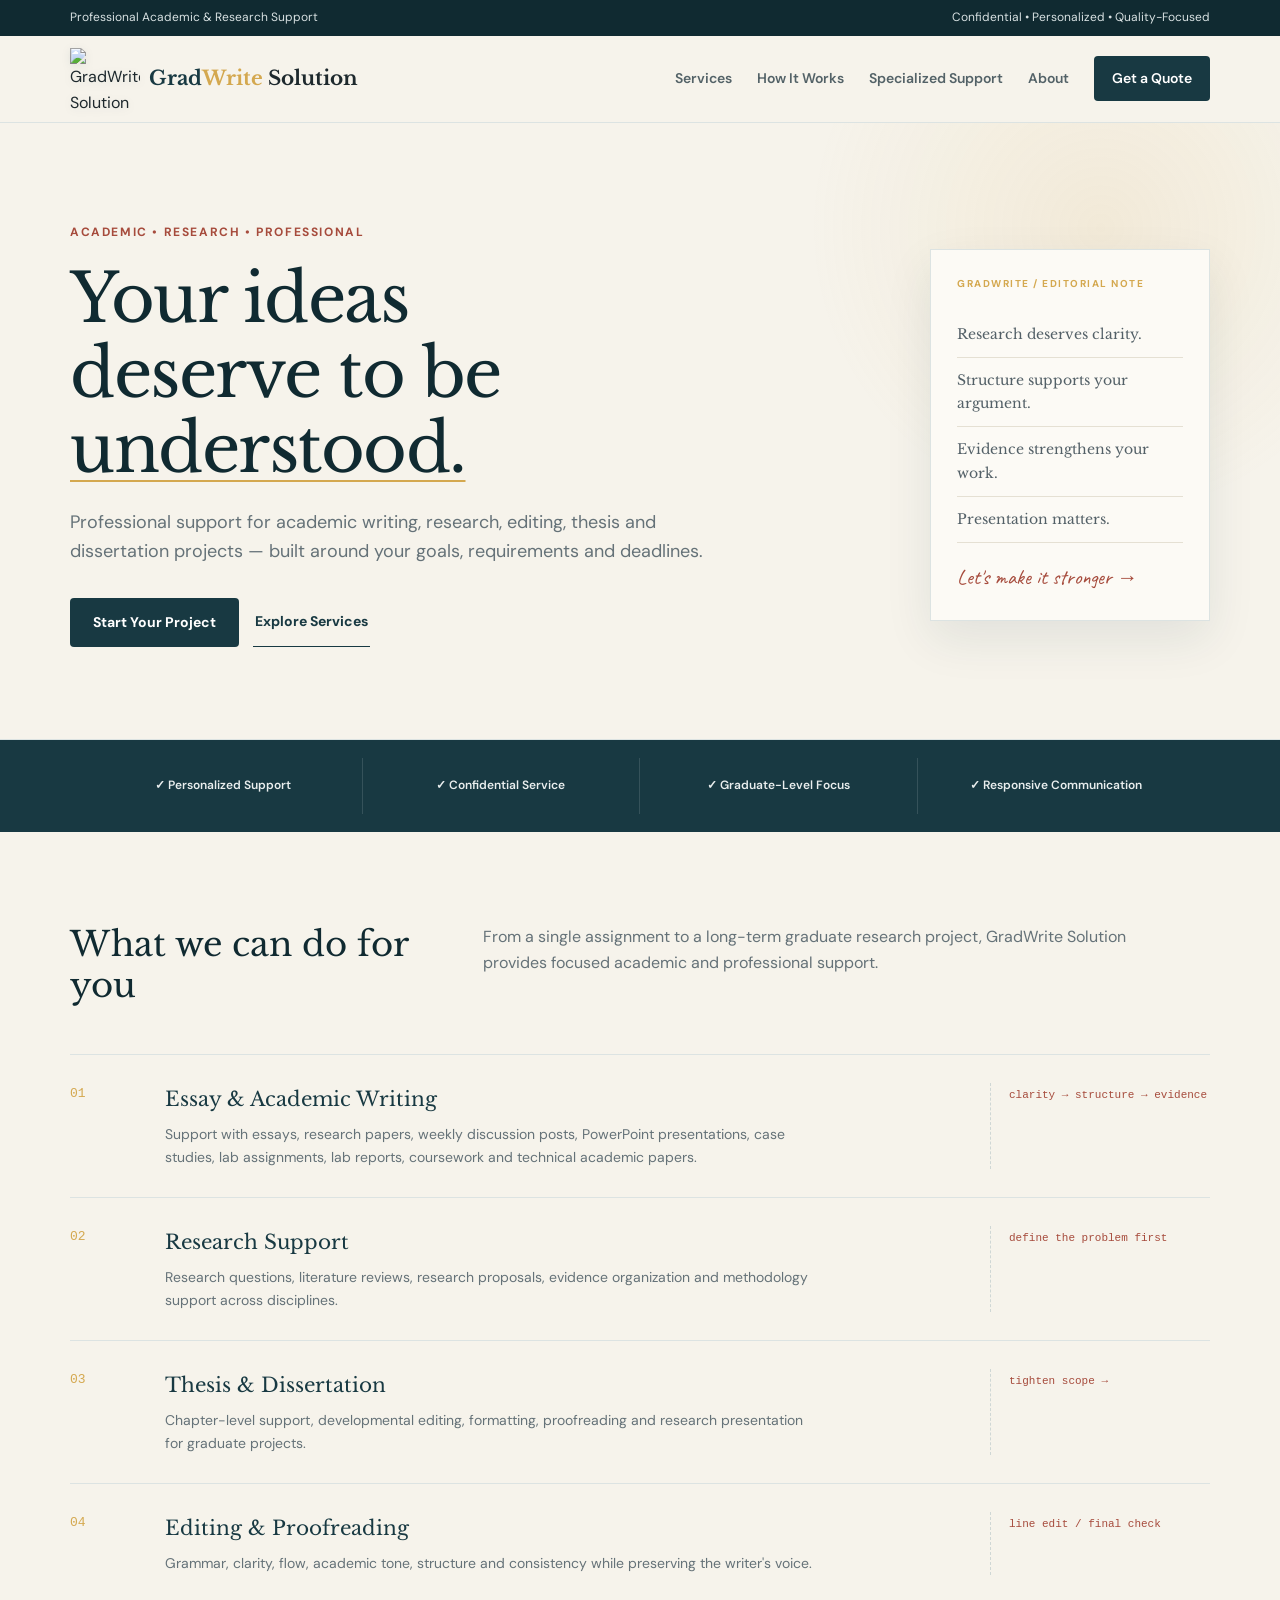
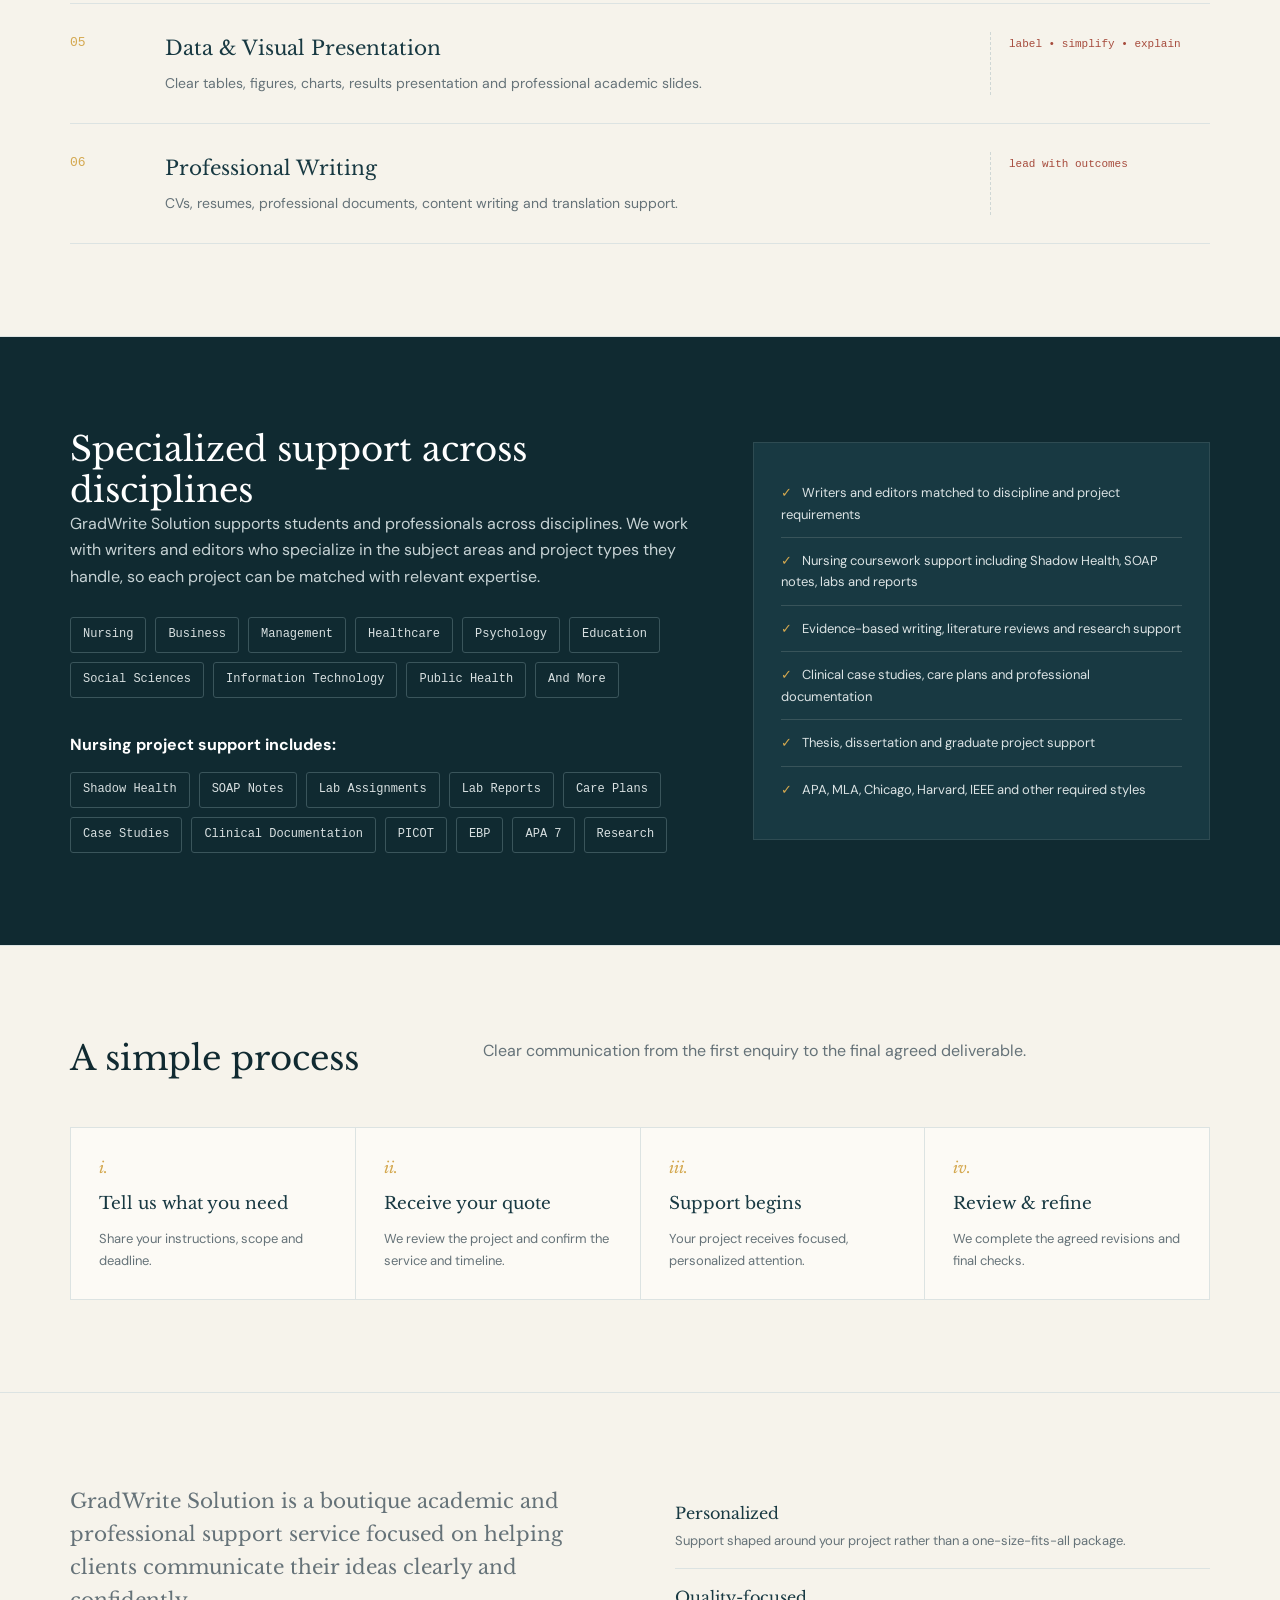
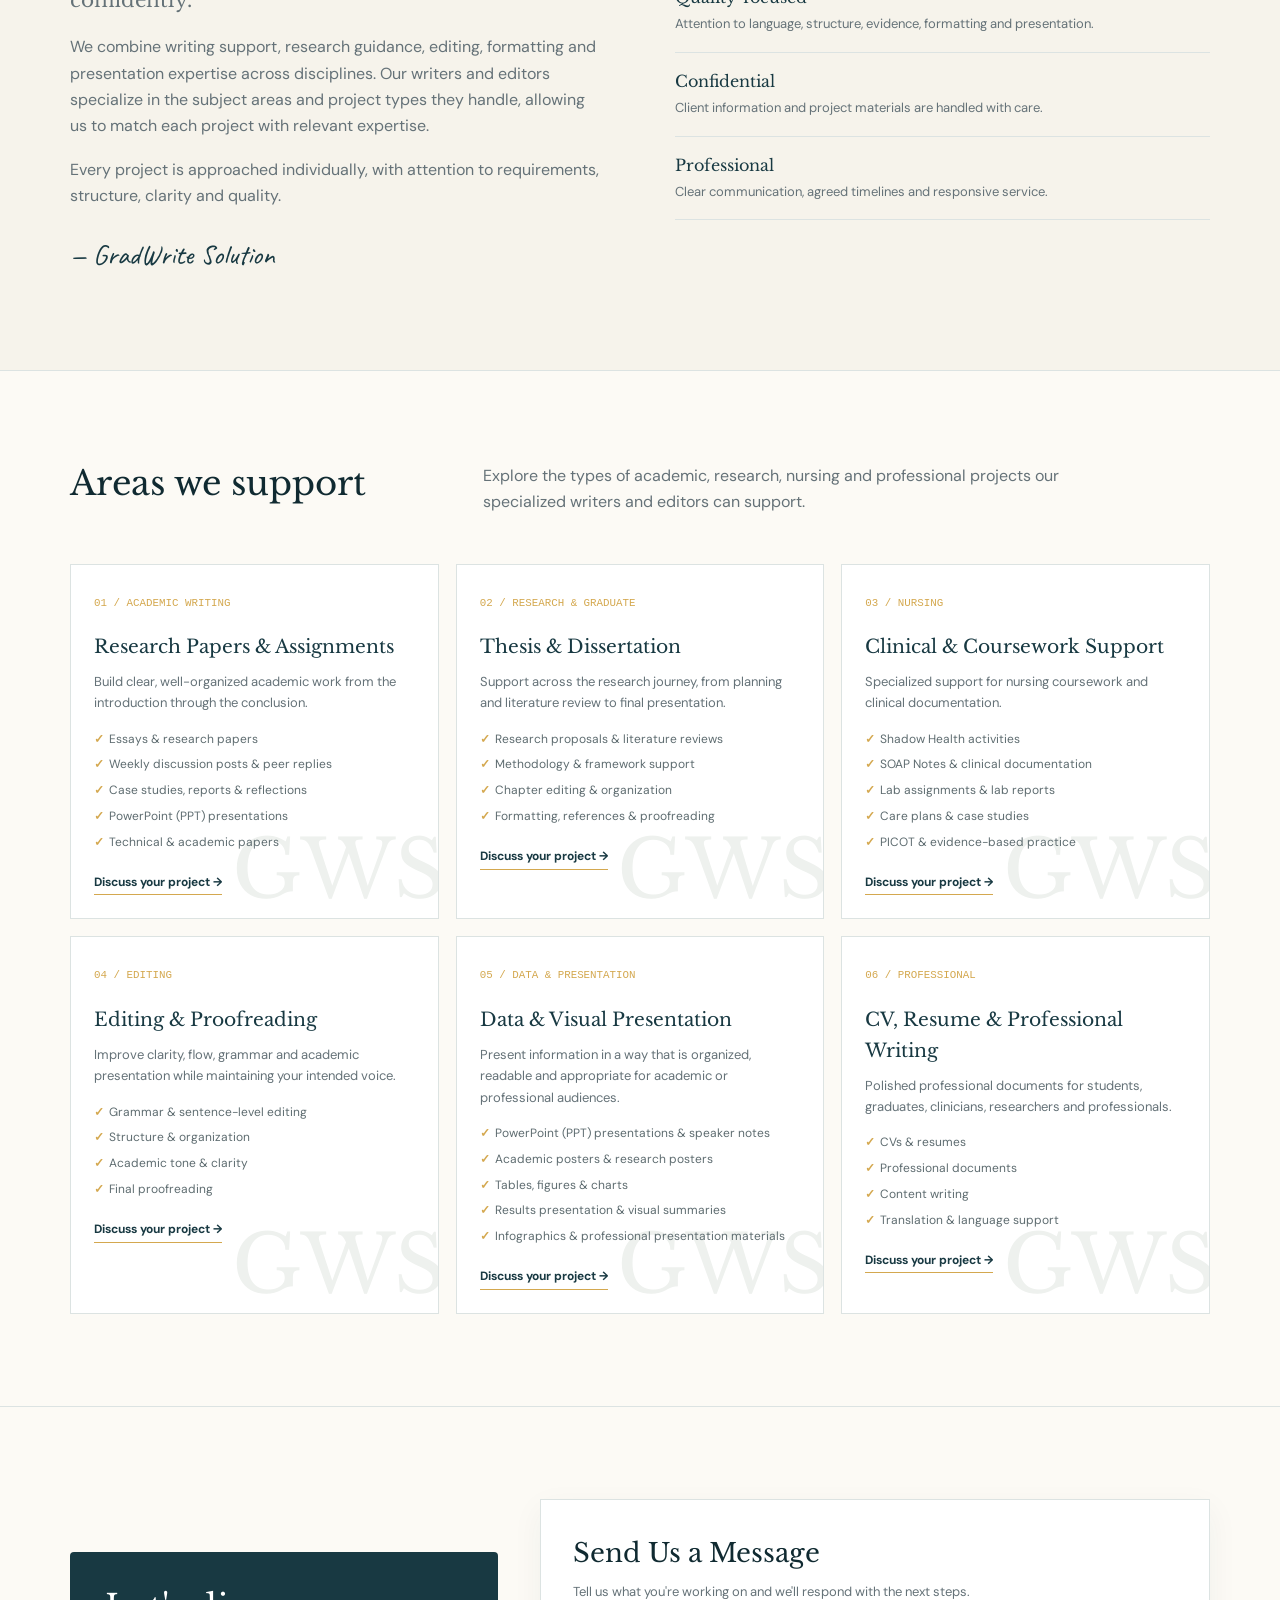
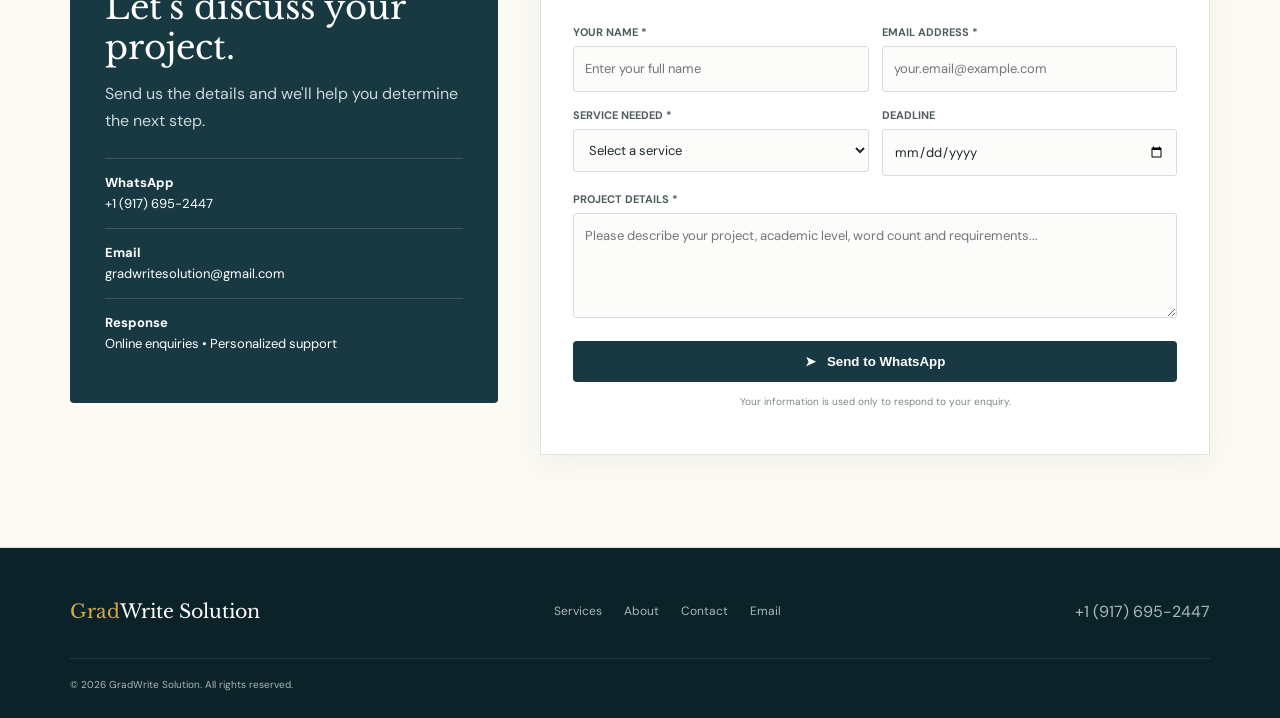
==== index.html @ 567fbc96 "Add files via upload" ====
<!doctype html>
<html lang="en">
<head>
<meta charset="utf-8">
<meta name="viewport" content="width=device-width,initial-scale=1">
<meta name="description" content="GradWrite Solution — professional academic, research, editing, thesis, dissertation and professional writing support.">
<title>GradWrite Solution | Academic & Research Support</title>
<style>
@import url('https://fonts.googleapis.com/css2?family=Caveat:wght@500;600&family=DM+Sans:wght@400;500;600;700&family=Libre+Baskerville:wght@400;700&display=swap');
:root{
 --teal:#183942;--teal2:#102a31;--gold:#d4a84f;--cream:#f6f3eb;--paper:#fcfaf5;
 --ink:#1e292d;--muted:#657278;--line:#dce3e2;--red:#a64b3c;
 --serif:'Libre Baskerville',Georgia,serif;--sans:'DM Sans',Arial,sans-serif;--hand:'Caveat',cursive;
}
*{box-sizing:border-box;margin:0;padding:0}html{scroll-behavior:smooth}
body{font-family:var(--sans);color:var(--ink);background:var(--cream);line-height:1.65}
a{text-decoration:none;color:inherit}.wrap{width:min(1140px,92%);margin:auto}
.top{background:var(--teal2);color:#d8e1e2;font-size:12px;padding:8px 0}.top .wrap{display:flex;justify-content:space-between}
header{position:sticky;top:0;z-index:50;background:rgba(246,243,235,.94);backdrop-filter:blur(12px);border-bottom:1px solid var(--line)}
nav{height:86px;display:flex;align-items:center;justify-content:space-between}
.logo{display:flex;align-items:center;gap:9px;min-width:0}
.logo img{display:block;width:70px;height:62px;object-fit:contain;object-position:center;filter:drop-shadow(0 2px 4px rgba(16,42,49,.08))}
.logo-text{font-family:var(--serif);font-size:20px;font-weight:700;white-space:nowrap}
.logo-text .g{color:var(--teal)}.logo-text .w{color:var(--gold)}
.navlinks{display:flex;align-items:center;gap:25px;font-size:14px;font-weight:600;color:#536267}.navlinks a:hover{color:var(--teal)}
.cta{background:var(--teal);color:#fff;padding:11px 18px;border-radius:4px}.cta:hover{background:var(--teal2)}
.menu{display:none;border:0;background:none;font-size:26px;color:var(--teal)}
.hero{padding:100px 0 92px;background:radial-gradient(circle at 86% 17%,rgba(212,168,79,.12),transparent 24%),var(--cream);border-bottom:1px solid var(--line)}
.hero-grid{display:grid;grid-template-columns:1fr 280px;gap:65px;align-items:center}
.kicker{font-size:12px;letter-spacing:1.6px;text-transform:uppercase;color:var(--red);font-weight:700;margin-bottom:18px}
h1{font-family:var(--serif);font-weight:400;font-size:clamp(42px,6vw,67px);line-height:1.12;letter-spacing:-1.5px;color:var(--teal2);max-width:12ch}
h1 em{font-style:normal;text-decoration:underline;text-decoration-color:var(--gold);text-decoration-thickness:2px;text-underline-offset:8px}
.lede{font-size:18px;color:var(--muted);max-width:650px;margin:22px 0 30px}
.buttons{display:flex;gap:14px;align-items:center;flex-wrap:wrap}.btn{display:inline-flex;padding:13px 23px;border-radius:4px;font-size:14px;font-weight:700}.primary{background:var(--teal);color:#fff}.secondary{border-bottom:1px solid var(--teal);color:var(--teal);border-radius:0;padding-left:2px;padding-right:2px}
.note{font-family:var(--hand);font-size:24px;color:var(--red);transform:rotate(-4deg);padding-top:28px}.note:before{content:"↙";font-family:var(--sans);font-size:16px;margin-right:7px}
.paper-card{background:var(--paper);border:1px solid var(--line);padding:26px;box-shadow:0 18px 45px rgba(24,57,66,.09);transform:rotate(1.3deg)}
.paper-card .stamp{font-size:10px;letter-spacing:1.5px;color:var(--gold);font-weight:700;margin-bottom:20px}.paper-line{border-bottom:1px solid #e5e0d3;padding:11px 0;font-family:var(--serif);font-size:14px;color:#536067}.paper-line:first-of-type{border-top:1px solid #e5e0d3}.scribble{font-family:var(--hand);color:var(--red);font-size:21px;margin-top:17px}
.trust{background:var(--teal);color:#e9eeee}.trust .wrap{display:grid;grid-template-columns:repeat(4,1fr)}.trust div{padding:18px 15px;text-align:center;border-right:1px solid rgba(255,255,255,.13);font-size:12px;font-weight:600}.trust div:last-child{border:0}
section{padding:92px 0;border-bottom:1px solid var(--line)}.section-head{display:grid;grid-template-columns:1fr 2fr;gap:50px;margin-bottom:48px}.section-head h2{font-family:var(--serif);font-weight:400;font-size:34px;color:var(--teal2);line-height:1.2}.section-head p{max-width:650px;color:var(--muted)}
.entries{border-top:1px solid var(--line)}.entry{display:grid;grid-template-columns:70px 1fr 220px;gap:25px;padding:28px 0;border-bottom:1px solid var(--line)}.mark{font-family:monospace;color:var(--gold);font-size:13px}.entry h3{font-family:var(--serif);font-weight:400;font-size:20px;color:var(--teal);margin-bottom:7px}.entry p{font-size:14px;color:var(--muted);max-width:650px}.annotation{border-left:1px dashed #cfd7d5;padding-left:18px;color:var(--red);font-family:monospace;font-size:11px;padding-top:3px}
.special{background:var(--teal2);color:#fff}.special .section-head h2{color:#fff}.special .section-head p{color:#c7d3d5}.specgrid{display:grid;grid-template-columns:1.15fr .85fr;gap:65px;align-items:center}.taglist{display:flex;flex-wrap:wrap;gap:9px;margin-top:27px}.tag{border:1px solid #3a555b;padding:7px 12px;border-radius:3px;color:#d8e0e1;font-family:monospace;font-size:12px}.specbox{background:var(--teal);border:1px solid #2e4b52;padding:27px}.specbox li{list-style:none;padding:12px 0;border-top:1px solid #38545a;color:#dbe3e4;font-size:13px}.specbox li:first-child{border:0}.specbox li:before{content:"✓";color:var(--gold);margin-right:10px}
.process{display:grid;grid-template-columns:repeat(4,1fr);gap:1px;background:var(--line);border:1px solid var(--line)}.step{background:var(--paper);padding:28px}.step .n{font-family:var(--serif);font-style:italic;color:var(--gold);font-size:15px}.step h3{font-family:var(--serif);font-size:17px;font-weight:400;color:var(--teal);margin:10px 0}.step p{font-size:13px;color:var(--muted)}
.aboutgrid{display:grid;grid-template-columns:1fr 1fr;gap:70px}.aboutlead{font-family:var(--serif);font-size:20px}.about p{color:var(--muted);margin-bottom:17px}.signature{font-family:var(--hand);font-size:28px;color:var(--teal);margin-top:22px}.quality{list-style:none}.quality li{border-bottom:1px solid var(--line);padding:15px 0}.quality b{display:block;font-family:var(--serif);font-weight:400;color:var(--teal)}.quality span{font-size:13px;color:var(--muted)}
.portfolio{background:var(--paper)}.portfolio-grid{display:grid;grid-template-columns:repeat(3,1fr);gap:17px}.sample{border:1px solid var(--line);background:#fff;padding:23px;min-height:190px;position:relative;overflow:hidden}.sample:after{content:"GWS";position:absolute;right:-8px;bottom:-18px;font-family:var(--serif);font-size:80px;color:#eef1ee}.sample small{color:var(--gold);font-family:monospace}.sample h3{font-family:var(--serif);font-weight:400;color:var(--teal);margin:18px 0 8px}.sample p{font-size:13px;color:var(--muted);max-width:42ch}
.sample ul{list-style:none;margin:16px 0 15px;position:relative;z-index:1}
.sample li{font-size:12px;color:#5e6c70;margin:6px 0;padding-left:15px;position:relative}
.sample li:before{content:"✓";position:absolute;left:0;color:var(--gold);font-weight:700}
.sample a{position:relative;z-index:1;display:inline-block;color:var(--teal);font-size:12px;font-weight:700;border-bottom:1px solid var(--gold);padding-bottom:2px}
.sample h3,.sample p,.sample ul,.sample a{position:relative;z-index:1}
.contact{background:var(--paper)}.contactgrid{display:grid;grid-template-columns:.78fr 1.22fr;gap:42px;align-items:center}.contactbox{background:var(--teal);color:#fff;padding:35px;border-radius:4px}.contactbox h2{font-family:var(--serif);font-size:34px;font-weight:400;line-height:1.2}.contactbox p{color:#cbd7d9;margin:13px 0 24px}.contactline{border-top:1px solid rgba(255,255,255,.15);padding:13px 0;font-size:13px}.contactline b{display:block;color:#fff}.form{background:#fff;border:1px solid var(--line);padding:32px;box-shadow:0 10px 30px rgba(24,57,66,.05)}.form h2{font-family:var(--serif);font-weight:400;color:var(--teal2);font-size:26px}.formintro{font-size:13px;color:var(--muted);margin:6px 0 21px}.row{display:grid;grid-template-columns:1fr 1fr;gap:13px}.field{margin-bottom:14px}.field label{display:block;font-size:11px;font-weight:700;color:#4f5d61;margin-bottom:5px}.field input,.field select,.field textarea{width:100%;border:1px solid #d4dedd;background:#fcfcfa;padding:11px;border-radius:3px;font:inherit;font-size:13px;color:var(--ink)}.field textarea{min-height:105px;resize:vertical}.send{width:100%;border:0;background:var(--teal);color:#fff;padding:13px;border-radius:4px;font-weight:700;cursor:pointer}.formnote{text-align:center;color:#7b878a;font-size:10px;margin-top:12px}
footer{background:#0b2229;color:#aab8bb;padding:48px 0 25px}.footergrid{display:flex;justify-content:space-between;gap:25px;flex-wrap:wrap;align-items:center}.flogo{font-family:var(--serif);font-size:19px;color:#fff}.flogo span{color:var(--gold)}.flinks{display:flex;gap:22px;font-size:12px}.flinks a:hover{color:#fff}.copy{border-top:1px solid rgba(255,255,255,.1);margin-top:30px;padding-top:18px;font-size:10px}
.reveal{opacity:0;transform:translateY(12px);animation:up .7s ease forwards}.d2{animation-delay:.12s}.d3{animation-delay:.24s}@keyframes up{to{opacity:1;transform:none}}
@media(max-width:850px){.navlinks{display:none}.menu{display:block}.hero-grid,.specgrid,.aboutgrid,.contactgrid{grid-template-columns:1fr}.note{display:none}.trust .wrap{grid-template-columns:1fr 1fr}.trust div:nth-child(2){border-right:0}.entry{grid-template-columns:45px 1fr}.annotation{display:none}.process{grid-template-columns:1fr 1fr}.portfolio-grid{grid-template-columns:1fr 1fr}}
@media(max-width:560px){.top{display:none}nav{height:72px}.logo img{width:56px;height:54px}.logo-text{font-size:17px}.hero{padding:70px 0}.section-head{grid-template-columns:1fr;gap:12px}.section-head h2{font-size:29px}.process,.portfolio-grid,.row{grid-template-columns:1fr}.trust div{border-right:0;border-bottom:1px solid rgba(255,255,255,.13)}.form{padding:23px}.contactbox{padding:28px}}
</style>
</head>
<body>
<div class="top"><div class="wrap"><span>Professional Academic & Research Support</span><span>Confidential • Personalized • Quality-Focused</span></div></div>
<header><nav class="wrap">
<a class="logo" href="#home" aria-label="GradWrite Solution home">
  <img src="assets/gradwrite-solution-logo.jpeg" alt="GradWrite Solution">
  <span class="logo-text"><span class="g">Grad</span><span class="w">Write</span> Solution</span>
</a>
<div class="navlinks"><a href="#services">Services</a><a href="#process">How It Works</a><a href="#specialized">Specialized Support</a><a href="#about">About</a><a href="#contact" class="cta">Get a Quote</a></div>
<button class="menu" onclick="toggleNav()" aria-label="Open menu">☰</button>
</nav></header>

<main id="home">
<section class="hero"><div class="wrap hero-grid">
<div>
<div class="kicker reveal">Academic • Research • Professional</div>
<h1 class="reveal d2">Your ideas deserve to be <em>understood.</em></h1>
<p class="lede reveal d3">Professional support for academic writing, research, editing, thesis and dissertation projects — built around your goals, requirements and deadlines.</p>
<div class="buttons reveal d3"><a class="btn primary" href="#contact">Start Your Project</a><a class="btn secondary" href="#services">Explore Services</a></div>
</div>
<div class="paper-card reveal d3"><div class="stamp">GRADWRITE / EDITORIAL NOTE</div><div class="paper-line">Research deserves clarity.</div><div class="paper-line">Structure supports your argument.</div><div class="paper-line">Evidence strengthens your work.</div><div class="paper-line">Presentation matters.</div><div class="scribble">Let's make it stronger →</div></div>
</div></section>

<div class="trust"><div class="wrap"><div>✓ Personalized Support</div><div>✓ Confidential Service</div><div>✓ Graduate-Level Focus</div><div>✓ Responsive Communication</div></div></div>

<section id="services"><div class="wrap">
<div class="section-head"><h2>What we can do for you</h2><p>From a single assignment to a long-term graduate research project, GradWrite Solution provides focused academic and professional support.</p></div>
<div class="entries">
<div class="entry"><div class="mark">01</div><div><h3>Essay & Academic Writing</h3><p>Support with essays, research papers, weekly discussion posts, PowerPoint presentations, case studies, lab assignments, lab reports, coursework and technical academic papers.</p></div><div class="annotation">clarity → structure → evidence</div></div>
<div class="entry"><div class="mark">02</div><div><h3>Research Support</h3><p>Research questions, literature reviews, research proposals, evidence organization and methodology support across disciplines.</p></div><div class="annotation">define the problem first</div></div>
<div class="entry"><div class="mark">03</div><div><h3>Thesis & Dissertation</h3><p>Chapter-level support, developmental editing, formatting, proofreading and research presentation for graduate projects.</p></div><div class="annotation">tighten scope →</div></div>
<div class="entry"><div class="mark">04</div><div><h3>Editing & Proofreading</h3><p>Grammar, clarity, flow, academic tone, structure and consistency while preserving the writer's voice.</p></div><div class="annotation">line edit / final check</div></div>
<div class="entry"><div class="mark">05</div><div><h3>Data & Visual Presentation</h3><p>Clear tables, figures, charts, results presentation and professional academic slides.</p></div><div class="annotation">label • simplify • explain</div></div>
<div class="entry"><div class="mark">06</div><div><h3>Professional Writing</h3><p>CVs, resumes, professional documents, content writing and translation support.</p></div><div class="annotation">lead with outcomes</div></div>
</div></div></section>

<section id="specialized" class="special"><div class="wrap specgrid">
<div><div class="section-head" style="display:block;margin-bottom:0"><h2>Specialized support across disciplines</h2><p>GradWrite Solution supports students and professionals across disciplines. We work with writers and editors who specialize in the subject areas and project types they handle, so each project can be matched with relevant expertise.</p></div>
<div class="taglist"><span class="tag">Nursing</span><span class="tag">Business</span><span class="tag">Management</span><span class="tag">Healthcare</span><span class="tag">Psychology</span><span class="tag">Education</span><span class="tag">Social Sciences</span><span class="tag">Information Technology</span><span class="tag">Public Health</span><span class="tag">And More</span></div>
<div class="section-head" style="display:block;margin:34px 0 0"><p style="color:#d8e0e1"><strong style="color:#fff">Nursing project support includes:</strong></p></div>
<div class="taglist" style="margin-top:14px"><span class="tag">Shadow Health</span><span class="tag">SOAP Notes</span><span class="tag">Lab Assignments</span><span class="tag">Lab Reports</span><span class="tag">Care Plans</span><span class="tag">Case Studies</span><span class="tag">Clinical Documentation</span><span class="tag">PICOT</span><span class="tag">EBP</span><span class="tag">APA 7</span><span class="tag">Research</span></div></div>
<div class="specbox"><ul><li>Writers and editors matched to discipline and project requirements</li><li>Nursing coursework support including Shadow Health, SOAP notes, labs and reports</li><li>Evidence-based writing, literature reviews and research support</li><li>Clinical case studies, care plans and professional documentation</li><li>Thesis, dissertation and graduate project support</li><li>APA, MLA, Chicago, Harvard, IEEE and other required styles</li></ul></div>
</div></section>

<section id="process"><div class="wrap"><div class="section-head"><h2>A simple process</h2><p>Clear communication from the first enquiry to the final agreed deliverable.</p></div>
<div class="process"><div class="step"><div class="n">i.</div><h3>Tell us what you need</h3><p>Share your instructions, scope and deadline.</p></div><div class="step"><div class="n">ii.</div><h3>Receive your quote</h3><p>We review the project and confirm the service and timeline.</p></div><div class="step"><div class="n">iii.</div><h3>Support begins</h3><p>Your project receives focused, personalized attention.</p></div><div class="step"><div class="n">iv.</div><h3>Review & refine</h3><p>We complete the agreed revisions and final checks.</p></div></div></div></section>

<section id="about"><div class="wrap aboutgrid"><div class="about"><p class="aboutlead">GradWrite Solution is a boutique academic and professional support service focused on helping clients communicate their ideas clearly and confidently.</p><p>We combine writing support, research guidance, editing, formatting and presentation expertise across disciplines. Our writers and editors specialize in the subject areas and project types they handle, allowing us to match each project with relevant expertise.</p><p>Every project is approached individually, with attention to requirements, structure, clarity and quality.</p><div class="signature">— GradWrite Solution</div></div><ul class="quality"><li><b>Personalized</b><span>Support shaped around your project rather than a one-size-fits-all package.</span></li><li><b>Quality-focused</b><span>Attention to language, structure, evidence, formatting and presentation.</span></li><li><b>Confidential</b><span>Client information and project materials are handled with care.</span></li><li><b>Professional</b><span>Clear communication, agreed timelines and responsive service.</span></li></ul></div></section>

<section class="portfolio"><div class="wrap">
<div class="section-head"><h2>Areas we support</h2><p>Explore the types of academic, research, nursing and professional projects our specialized writers and editors can support.</p></div>
<div class="portfolio-grid">
<div class="sample">
<small>01 / ACADEMIC WRITING</small>
<h3>Research Papers & Assignments</h3>
<p>Build clear, well-organized academic work from the introduction through the conclusion.</p>
<ul><li>Essays & research papers</li><li>Weekly discussion posts & peer replies</li><li>Case studies, reports & reflections</li><li>PowerPoint (PPT) presentations</li><li>Technical & academic papers</li></ul>
<a href="#contact">Discuss your project →</a>
</div>
<div class="sample">
<small>02 / RESEARCH & GRADUATE</small>
<h3>Thesis & Dissertation</h3>
<p>Support across the research journey, from planning and literature review to final presentation.</p>
<ul><li>Research proposals & literature reviews</li><li>Methodology & framework support</li><li>Chapter editing & organization</li><li>Formatting, references & proofreading</li></ul>
<a href="#contact">Discuss your project →</a>
</div>
<div class="sample">
<small>03 / NURSING</small>
<h3>Clinical & Coursework Support</h3>
<p>Specialized support for nursing coursework and clinical documentation.</p>
<ul><li>Shadow Health activities</li><li>SOAP Notes & clinical documentation</li><li>Lab assignments & lab reports</li><li>Care plans & case studies</li><li>PICOT & evidence-based practice</li></ul>
<a href="#contact">Discuss your project →</a>
</div>
<div class="sample">
<small>04 / EDITING</small>
<h3>Editing & Proofreading</h3>
<p>Improve clarity, flow, grammar and academic presentation while maintaining your intended voice.</p>
<ul><li>Grammar & sentence-level editing</li><li>Structure & organization</li><li>Academic tone & clarity</li><li>Final proofreading</li></ul>
<a href="#contact">Discuss your project →</a>
</div>
<div class="sample">
<small>05 / DATA & PRESENTATION</small>
<h3>Data & Visual Presentation</h3>
<p>Present information in a way that is organized, readable and appropriate for academic or professional audiences.</p>
<ul><li>PowerPoint (PPT) presentations & speaker notes</li><li>Academic posters & research posters</li><li>Tables, figures & charts</li><li>Results presentation & visual summaries</li><li>Infographics & professional presentation materials</li></ul>
<a href="#contact">Discuss your project →</a>
</div>
<div class="sample">
<small>06 / PROFESSIONAL</small>
<h3>CV, Resume & Professional Writing</h3>
<p>Polished professional documents for students, graduates, clinicians, researchers and professionals.</p>
<ul><li>CVs & resumes</li><li>Professional documents</li><li>Content writing</li><li>Translation & language support</li></ul>
<a href="#contact">Discuss your project →</a>
</div>
</div></div></section>

<section id="contact" class="contact"><div class="wrap contactgrid">
<div class="contactbox"><h2>Let's discuss your project.</h2><p>Send us the details and we'll help you determine the next step.</p><div class="contactline"><b>WhatsApp</b>+1 (917) 695-2447</div><div class="contactline"><b>Email</b>gradwritesolution@gmail.com</div><div class="contactline"><b>Response</b>Online enquiries • Personalized support</div></div>
<form class="form" onsubmit="sendWhatsApp(event)"><h2>Send Us a Message</h2><p class="formintro">Tell us what you're working on and we'll respond with the next steps.</p>
<div class="row"><div class="field"><label for="name">YOUR NAME *</label><input id="name" required placeholder="Enter your full name"></div><div class="field"><label for="email">EMAIL ADDRESS *</label><input id="email" type="email" required placeholder="your.email@example.com"></div></div>
<div class="row"><div class="field"><label for="service">SERVICE NEEDED *</label><select id="service" required><option value="">Select a service</option><option>Essay & Academic Writing</option><option>Research Paper Writing</option><option>Online Course Support</option><option>Exams & Assessments</option><option>Thesis Support</option><option>Dissertation Support</option><option>Technical Papers</option><option>Editing & Proofreading</option><option>Formatting & Referencing</option><option>Data & Visual Presentation</option><option>CV / Resume Writing</option><option>Translation</option><option>Other</option></select></div><div class="field"><label for="deadline">DEADLINE</label><input id="deadline" type="date"></div></div>
<div class="field"><label for="details">PROJECT DETAILS *</label><textarea id="details" required placeholder="Please describe your project, academic level, word count and requirements..."></textarea></div>
<button class="send" type="submit">➤ &nbsp; Send to WhatsApp</button><div class="formnote">Your information is used only to respond to your enquiry.</div><div id="formmsg" class="formnote"></div></form>
</div></section>
</main>

<footer><div class="wrap"><div class="footergrid"><div class="flogo"><span>Grad</span>Write Solution</div><div class="flinks"><a href="#services">Services</a><a href="#about">About</a><a href="#contact">Contact</a><a href="mailto:gradwritesolution@gmail.com">Email</a></div><div>+1 (917) 695-2447</div></div><div class="copy">© 2026 GradWrite Solution. All rights reserved.</div></div></footer>
<script>
function toggleNav(){const n=document.querySelector('.navlinks');n.style.display=n.style.display==='flex'?'none':'flex';n.style.position='absolute';n.style.top='68px';n.style.left='0';n.style.right='0';n.style.background='var(--cream)';n.style.padding='20px';n.style.flexDirection='column';n.style.alignItems='flex-start';n.style.borderBottom='1px solid var(--line)'}
function sendWhatsApp(e){
 e.preventDefault();
 const num='19176952447';
 const msg=`Hello GradWrite Solution,%0A%0AName: ${encodeURIComponent(document.getElementById('name').value)}%0AEmail: ${encodeURIComponent(document.getElementById('email').value)}%0AService: ${encodeURIComponent(document.getElementById('service').value)}%0ADeadline: ${encodeURIComponent(document.getElementById('deadline').value||'Not specified')}%0AProject Details: ${encodeURIComponent(document.getElementById('details').value)}`;
 window.open(`https://wa.me/${num}?text=${msg}`,'_blank');
 document.getElementById('formmsg').textContent='Opening WhatsApp…';
}
</script>
</body></html>
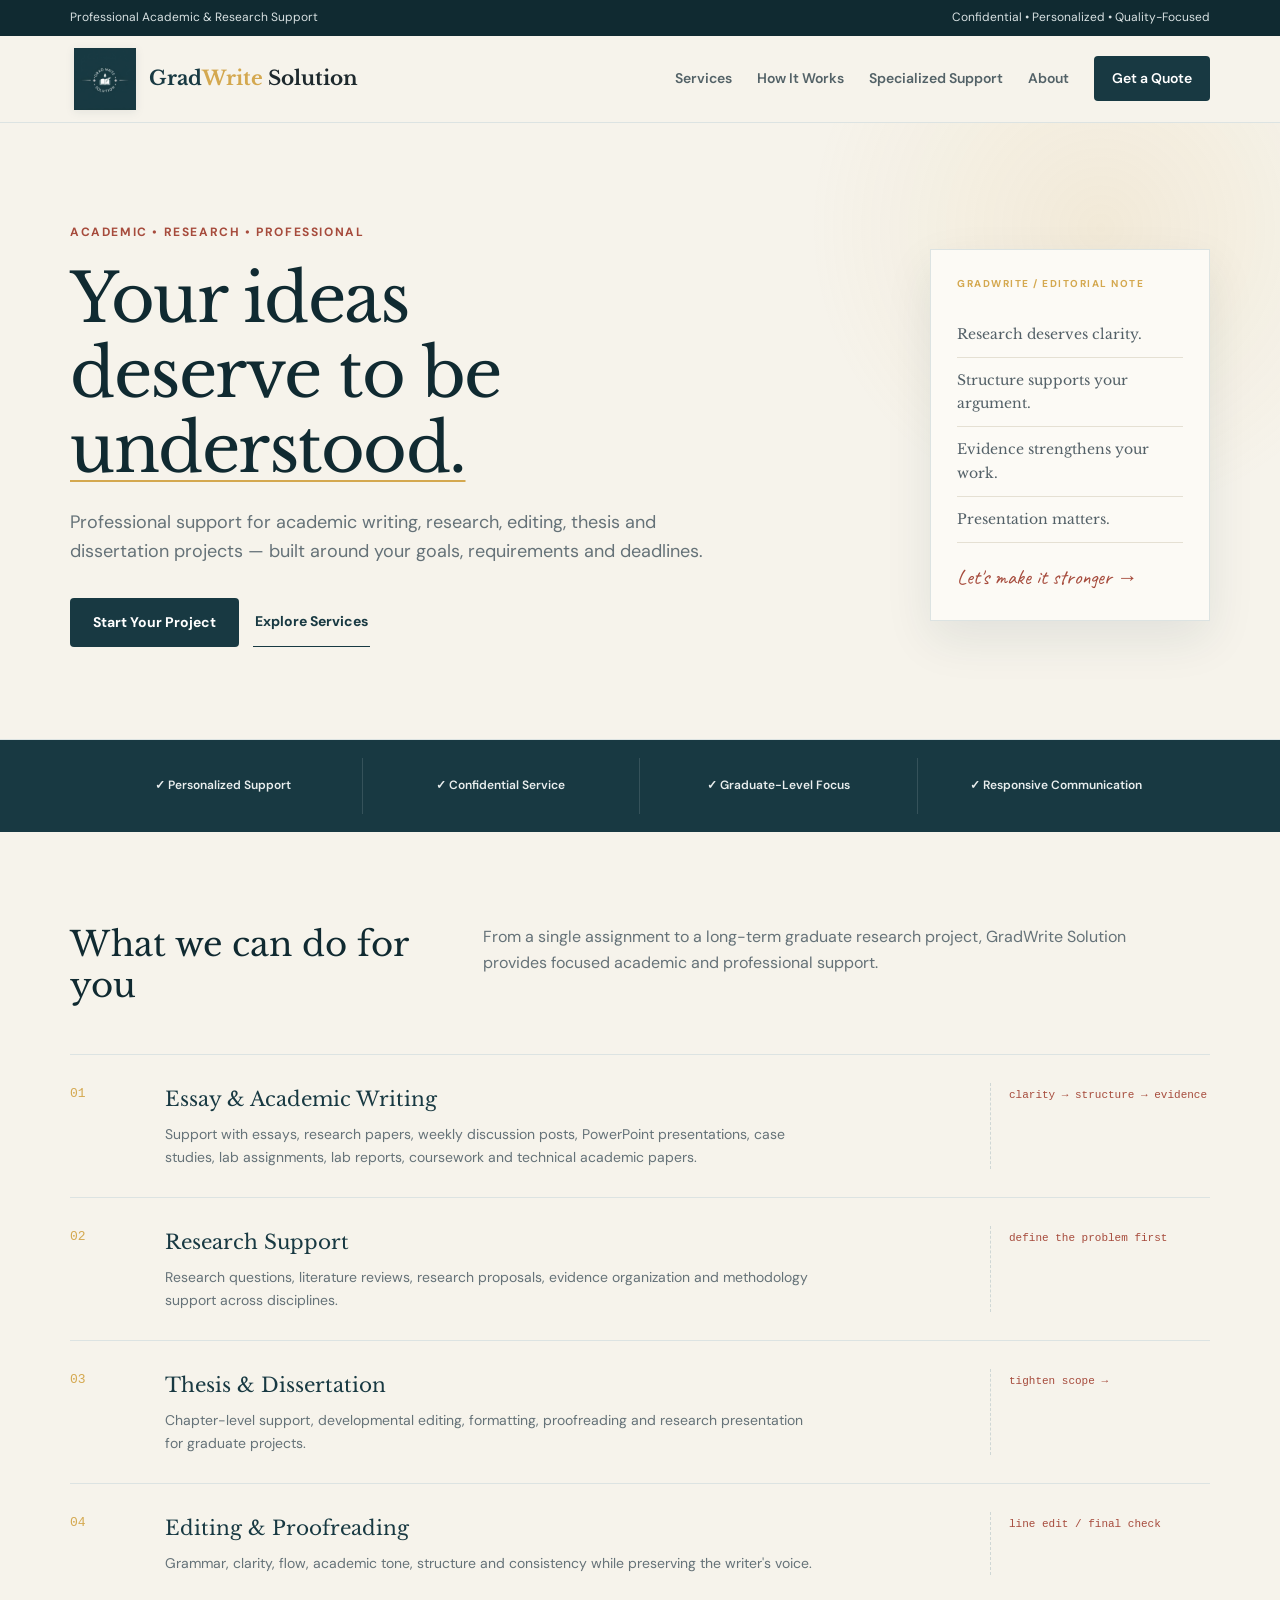
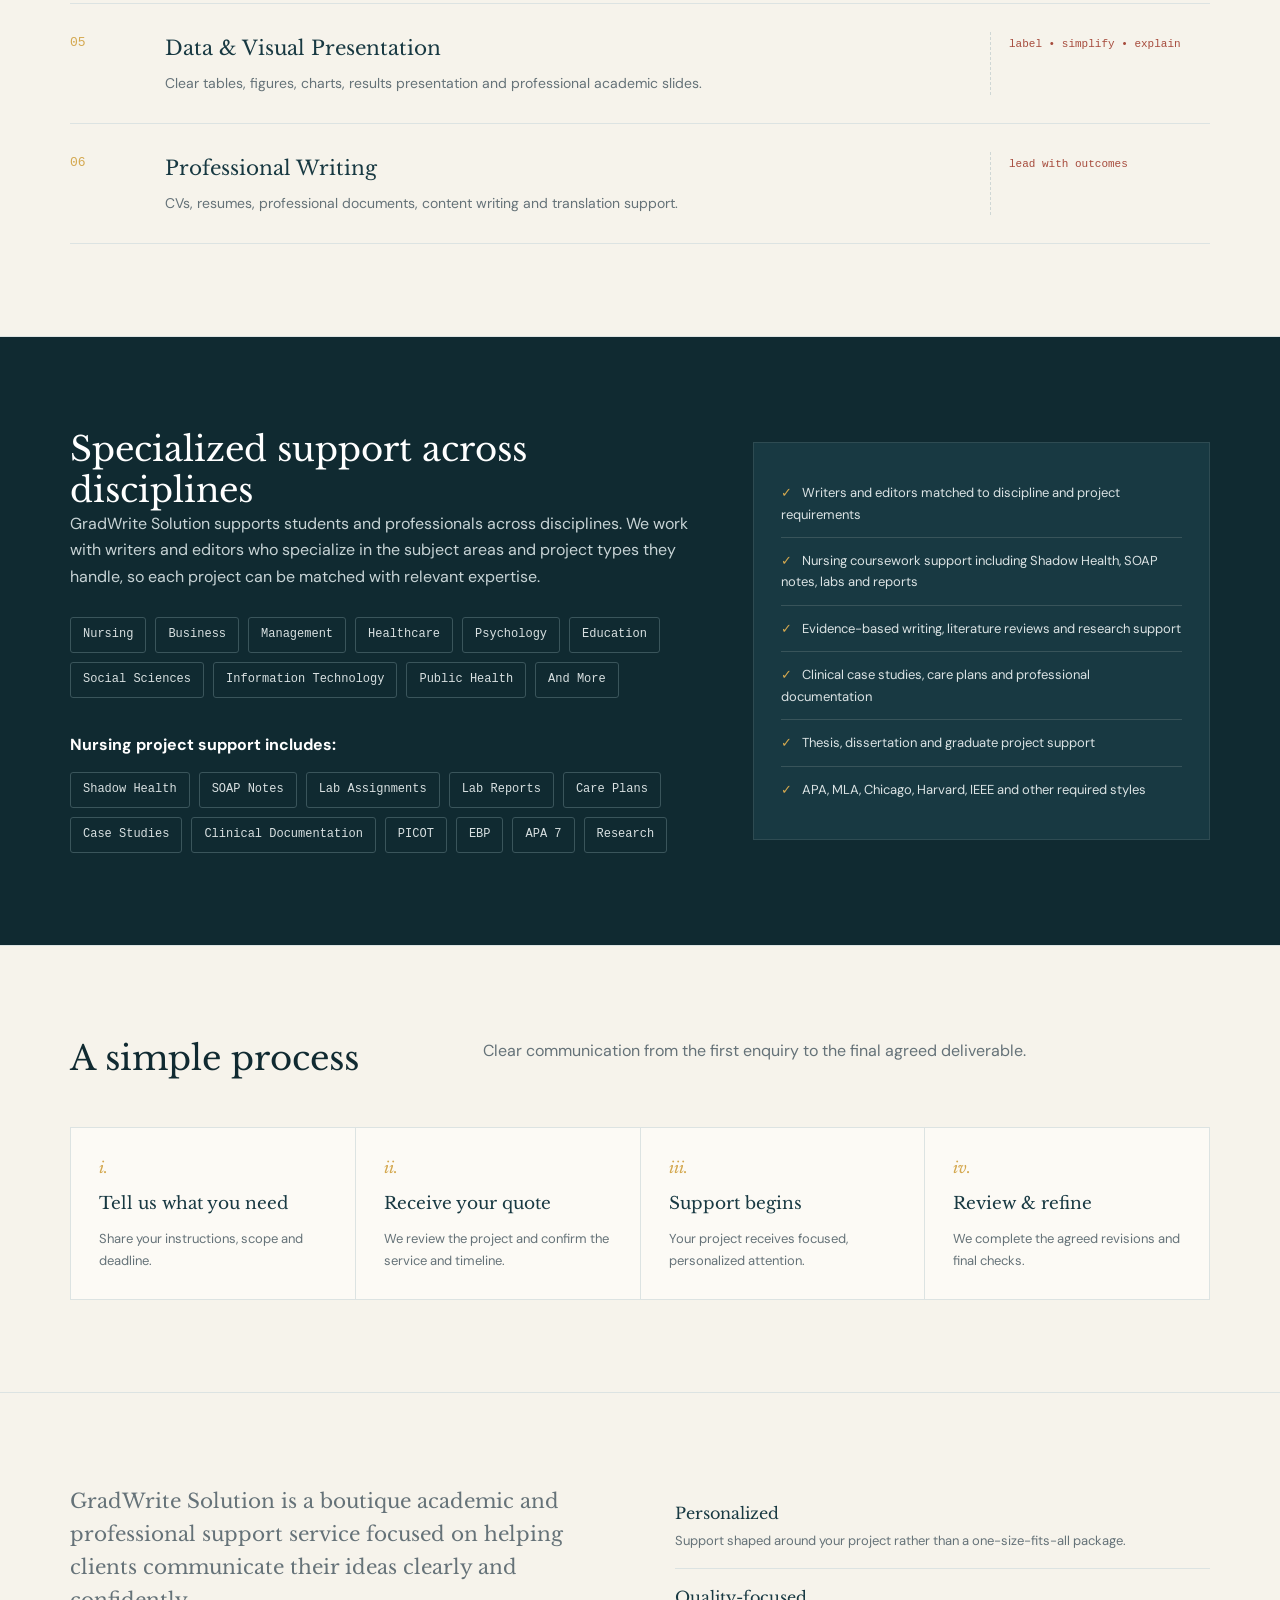
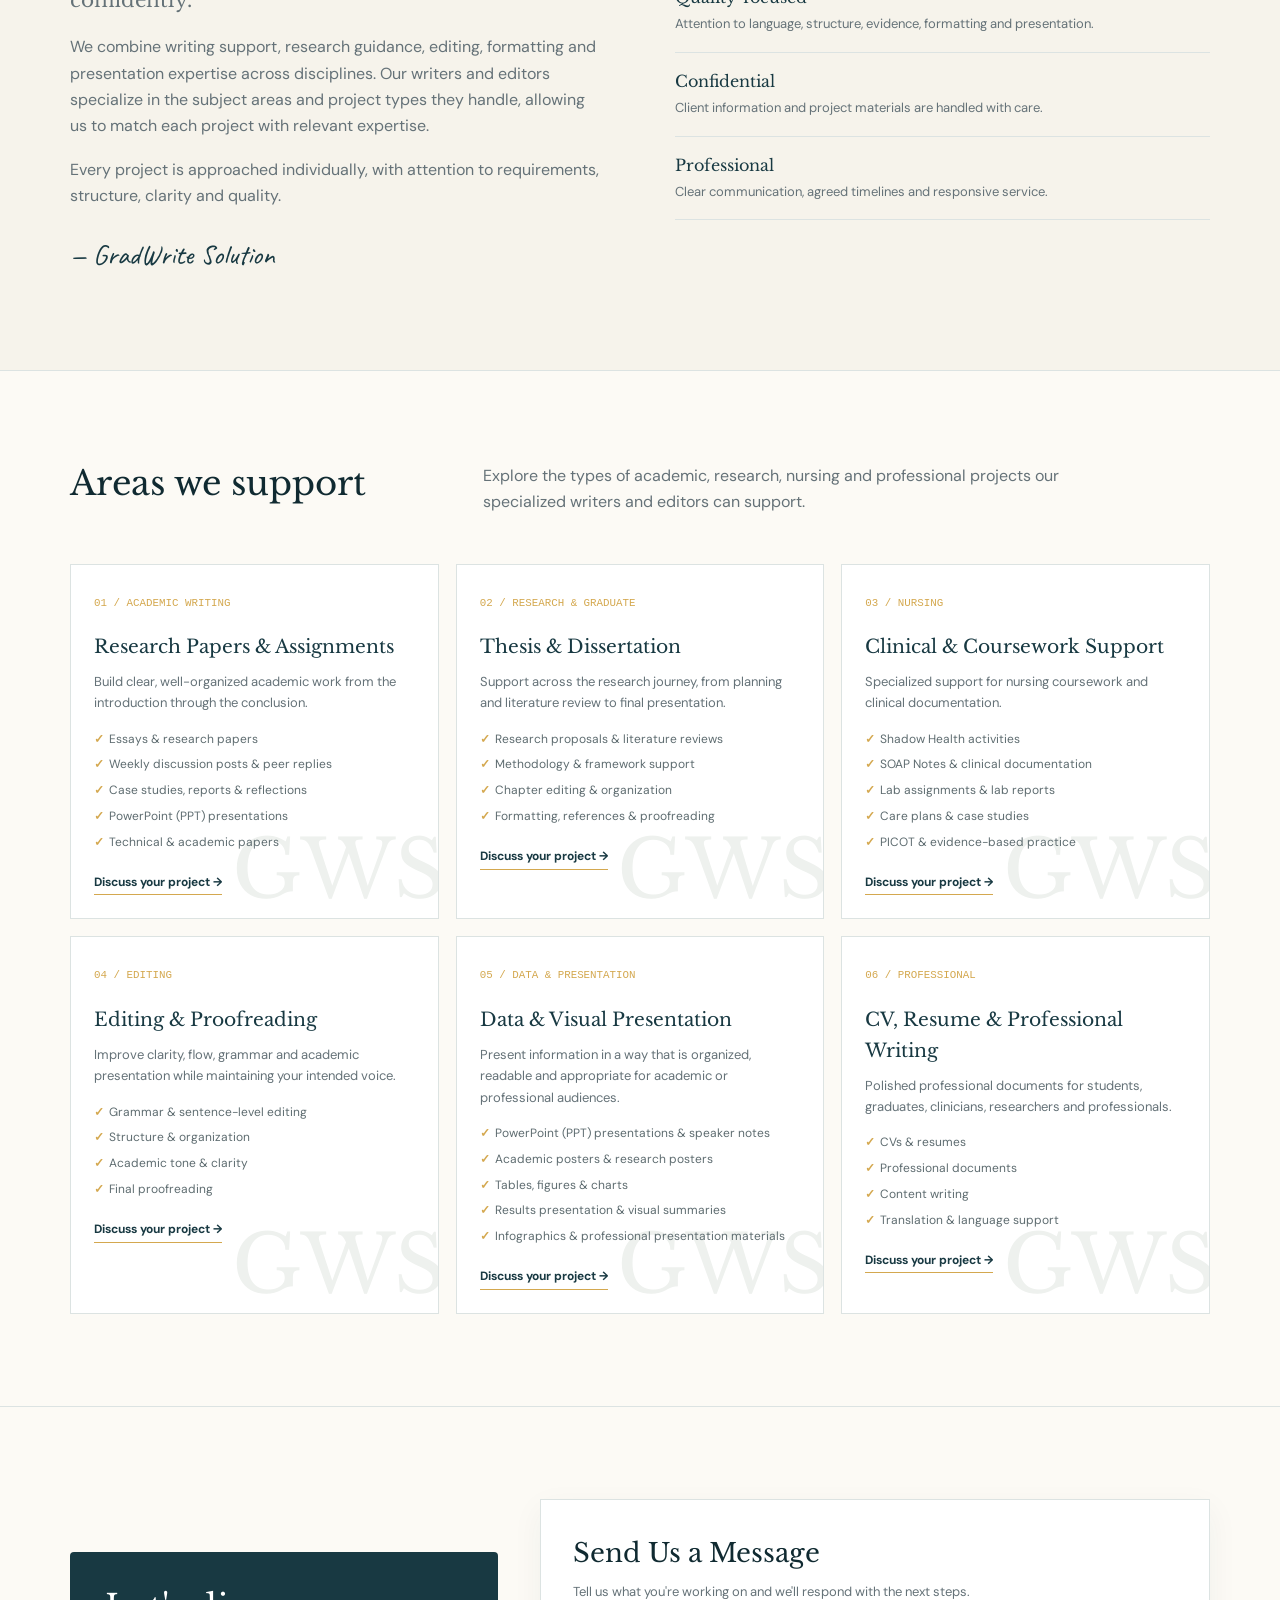
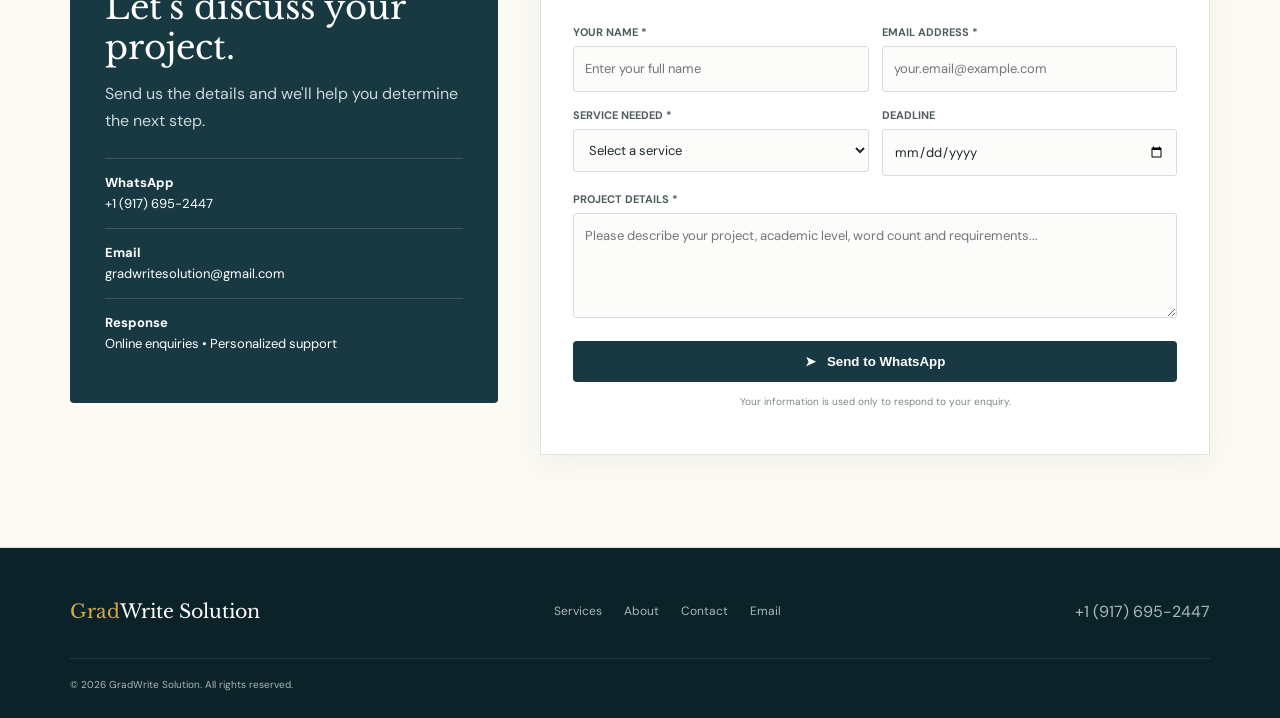
==== commit 62ae9afc: "Update logo image source in index.html" ====
--- a/index.html
+++ b/index.html
@@ -58,7 +58,7 @@
 <div class="top"><div class="wrap"><span>Professional Academic & Research Support</span><span>Confidential • Personalized • Quality-Focused</span></div></div>
 <header><nav class="wrap">
 <a class="logo" href="#home" aria-label="GradWrite Solution home">
-  <img src="assets/gradwrite-solution-logo.jpeg" alt="GradWrite Solution">
+  <img src="gradwrite-solution-logo.jpeg" alt="GradWrite Solution">
   <span class="logo-text"><span class="g">Grad</span><span class="w">Write</span> Solution</span>
 </a>
 <div class="navlinks"><a href="#services">Services</a><a href="#process">How It Works</a><a href="#specialized">Specialized Support</a><a href="#about">About</a><a href="#contact" class="cta">Get a Quote</a></div>
@@ -170,4 +170,4 @@
  document.getElementById('formmsg').textContent='Opening WhatsApp…';
 }
 </script>
-</body></html>+</body></html>
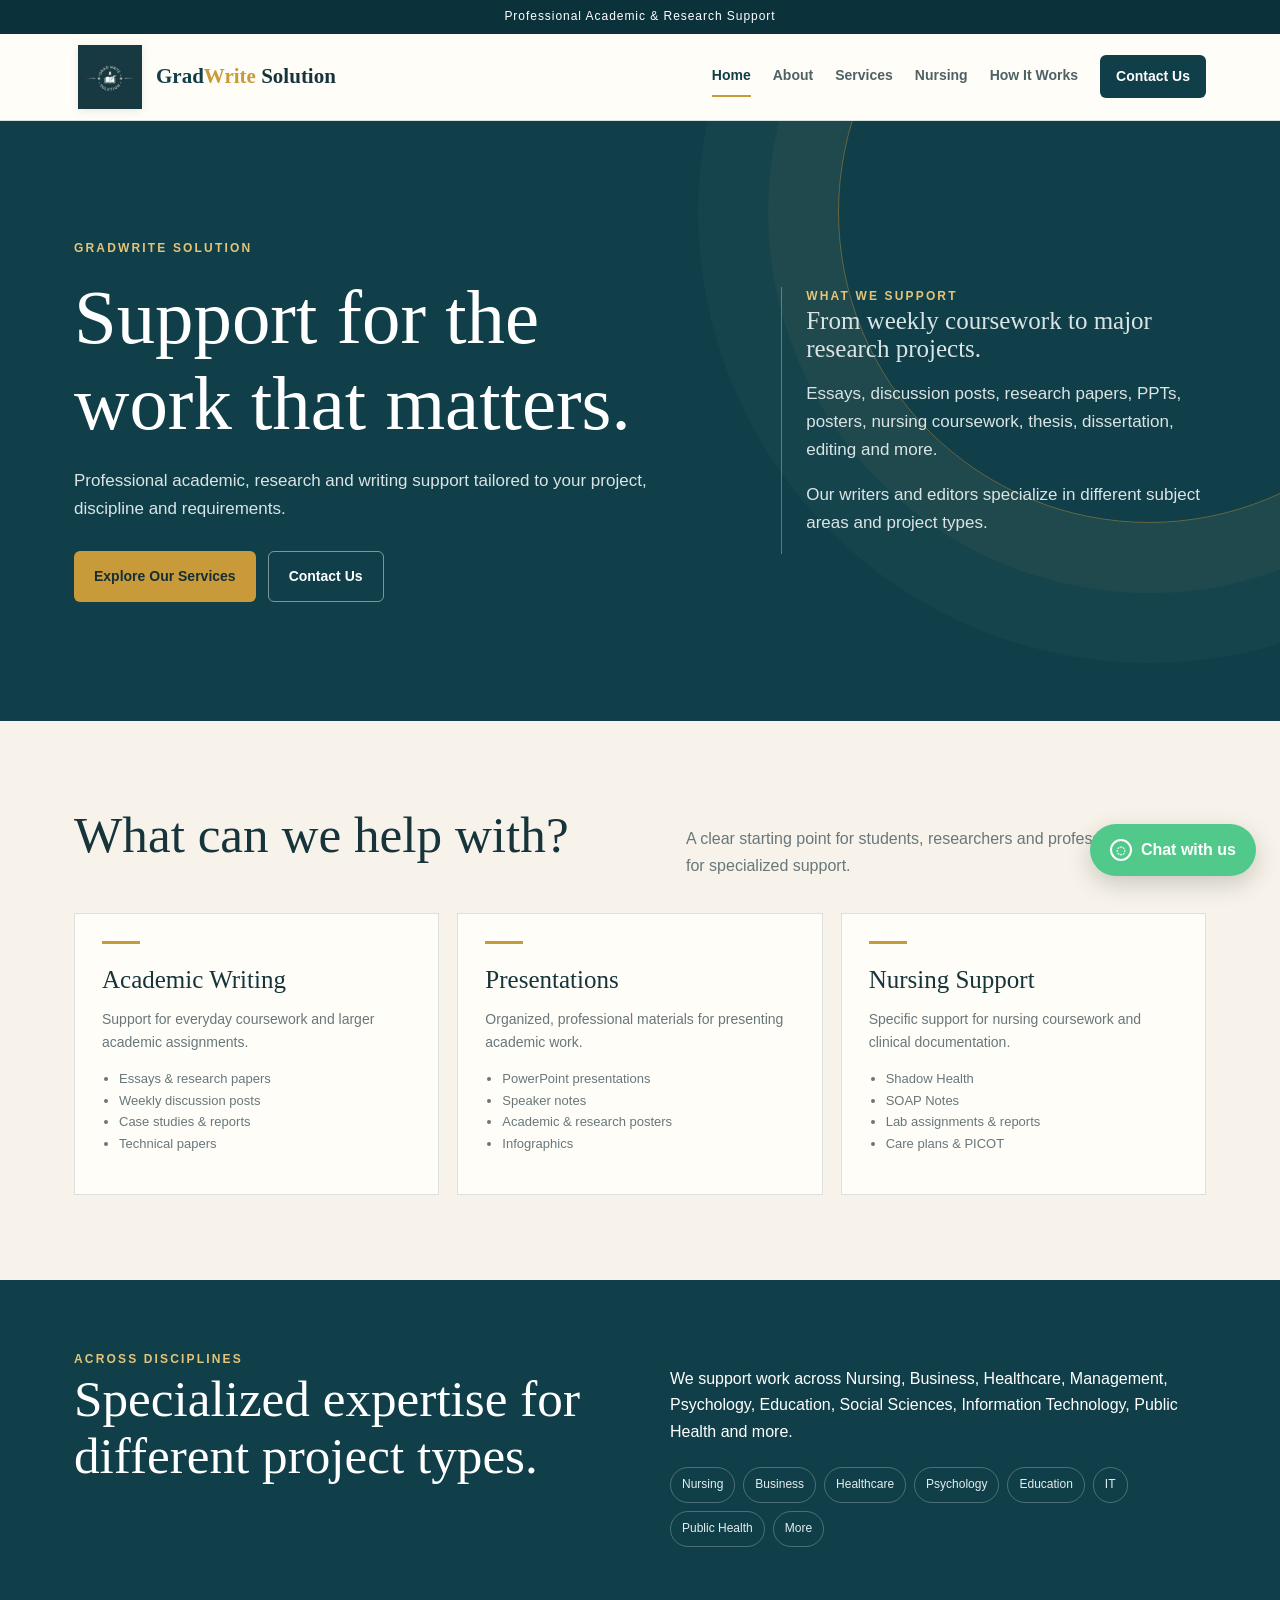
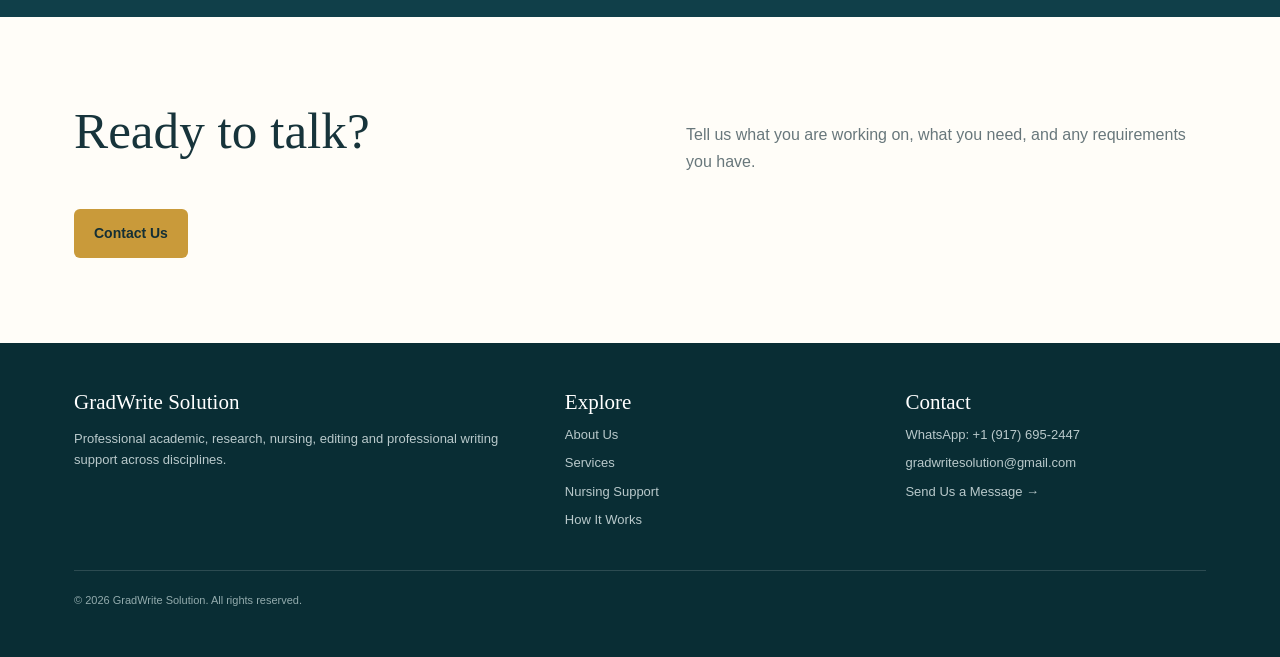
==== commit 427ddd93: "Add files via upload" ====
--- a/index.html
+++ b/index.html
@@ -1,173 +1,26 @@
-<!doctype html>
-<html lang="en">
-<head>
-<meta charset="utf-8">
-<meta name="viewport" content="width=device-width,initial-scale=1">
-<meta name="description" content="GradWrite Solution — professional academic, research, editing, thesis, dissertation and professional writing support.">
-<title>GradWrite Solution | Academic & Research Support</title>
-<style>
-@import url('https://fonts.googleapis.com/css2?family=Caveat:wght@500;600&family=DM+Sans:wght@400;500;600;700&family=Libre+Baskerville:wght@400;700&display=swap');
-:root{
- --teal:#183942;--teal2:#102a31;--gold:#d4a84f;--cream:#f6f3eb;--paper:#fcfaf5;
- --ink:#1e292d;--muted:#657278;--line:#dce3e2;--red:#a64b3c;
- --serif:'Libre Baskerville',Georgia,serif;--sans:'DM Sans',Arial,sans-serif;--hand:'Caveat',cursive;
-}
-*{box-sizing:border-box;margin:0;padding:0}html{scroll-behavior:smooth}
-body{font-family:var(--sans);color:var(--ink);background:var(--cream);line-height:1.65}
-a{text-decoration:none;color:inherit}.wrap{width:min(1140px,92%);margin:auto}
-.top{background:var(--teal2);color:#d8e1e2;font-size:12px;padding:8px 0}.top .wrap{display:flex;justify-content:space-between}
-header{position:sticky;top:0;z-index:50;background:rgba(246,243,235,.94);backdrop-filter:blur(12px);border-bottom:1px solid var(--line)}
-nav{height:86px;display:flex;align-items:center;justify-content:space-between}
-.logo{display:flex;align-items:center;gap:9px;min-width:0}
-.logo img{display:block;width:70px;height:62px;object-fit:contain;object-position:center;filter:drop-shadow(0 2px 4px rgba(16,42,49,.08))}
-.logo-text{font-family:var(--serif);font-size:20px;font-weight:700;white-space:nowrap}
-.logo-text .g{color:var(--teal)}.logo-text .w{color:var(--gold)}
-.navlinks{display:flex;align-items:center;gap:25px;font-size:14px;font-weight:600;color:#536267}.navlinks a:hover{color:var(--teal)}
-.cta{background:var(--teal);color:#fff;padding:11px 18px;border-radius:4px}.cta:hover{background:var(--teal2)}
-.menu{display:none;border:0;background:none;font-size:26px;color:var(--teal)}
-.hero{padding:100px 0 92px;background:radial-gradient(circle at 86% 17%,rgba(212,168,79,.12),transparent 24%),var(--cream);border-bottom:1px solid var(--line)}
-.hero-grid{display:grid;grid-template-columns:1fr 280px;gap:65px;align-items:center}
-.kicker{font-size:12px;letter-spacing:1.6px;text-transform:uppercase;color:var(--red);font-weight:700;margin-bottom:18px}
-h1{font-family:var(--serif);font-weight:400;font-size:clamp(42px,6vw,67px);line-height:1.12;letter-spacing:-1.5px;color:var(--teal2);max-width:12ch}
-h1 em{font-style:normal;text-decoration:underline;text-decoration-color:var(--gold);text-decoration-thickness:2px;text-underline-offset:8px}
-.lede{font-size:18px;color:var(--muted);max-width:650px;margin:22px 0 30px}
-.buttons{display:flex;gap:14px;align-items:center;flex-wrap:wrap}.btn{display:inline-flex;padding:13px 23px;border-radius:4px;font-size:14px;font-weight:700}.primary{background:var(--teal);color:#fff}.secondary{border-bottom:1px solid var(--teal);color:var(--teal);border-radius:0;padding-left:2px;padding-right:2px}
-.note{font-family:var(--hand);font-size:24px;color:var(--red);transform:rotate(-4deg);padding-top:28px}.note:before{content:"↙";font-family:var(--sans);font-size:16px;margin-right:7px}
-.paper-card{background:var(--paper);border:1px solid var(--line);padding:26px;box-shadow:0 18px 45px rgba(24,57,66,.09);transform:rotate(1.3deg)}
-.paper-card .stamp{font-size:10px;letter-spacing:1.5px;color:var(--gold);font-weight:700;margin-bottom:20px}.paper-line{border-bottom:1px solid #e5e0d3;padding:11px 0;font-family:var(--serif);font-size:14px;color:#536067}.paper-line:first-of-type{border-top:1px solid #e5e0d3}.scribble{font-family:var(--hand);color:var(--red);font-size:21px;margin-top:17px}
-.trust{background:var(--teal);color:#e9eeee}.trust .wrap{display:grid;grid-template-columns:repeat(4,1fr)}.trust div{padding:18px 15px;text-align:center;border-right:1px solid rgba(255,255,255,.13);font-size:12px;font-weight:600}.trust div:last-child{border:0}
-section{padding:92px 0;border-bottom:1px solid var(--line)}.section-head{display:grid;grid-template-columns:1fr 2fr;gap:50px;margin-bottom:48px}.section-head h2{font-family:var(--serif);font-weight:400;font-size:34px;color:var(--teal2);line-height:1.2}.section-head p{max-width:650px;color:var(--muted)}
-.entries{border-top:1px solid var(--line)}.entry{display:grid;grid-template-columns:70px 1fr 220px;gap:25px;padding:28px 0;border-bottom:1px solid var(--line)}.mark{font-family:monospace;color:var(--gold);font-size:13px}.entry h3{font-family:var(--serif);font-weight:400;font-size:20px;color:var(--teal);margin-bottom:7px}.entry p{font-size:14px;color:var(--muted);max-width:650px}.annotation{border-left:1px dashed #cfd7d5;padding-left:18px;color:var(--red);font-family:monospace;font-size:11px;padding-top:3px}
-.special{background:var(--teal2);color:#fff}.special .section-head h2{color:#fff}.special .section-head p{color:#c7d3d5}.specgrid{display:grid;grid-template-columns:1.15fr .85fr;gap:65px;align-items:center}.taglist{display:flex;flex-wrap:wrap;gap:9px;margin-top:27px}.tag{border:1px solid #3a555b;padding:7px 12px;border-radius:3px;color:#d8e0e1;font-family:monospace;font-size:12px}.specbox{background:var(--teal);border:1px solid #2e4b52;padding:27px}.specbox li{list-style:none;padding:12px 0;border-top:1px solid #38545a;color:#dbe3e4;font-size:13px}.specbox li:first-child{border:0}.specbox li:before{content:"✓";color:var(--gold);margin-right:10px}
-.process{display:grid;grid-template-columns:repeat(4,1fr);gap:1px;background:var(--line);border:1px solid var(--line)}.step{background:var(--paper);padding:28px}.step .n{font-family:var(--serif);font-style:italic;color:var(--gold);font-size:15px}.step h3{font-family:var(--serif);font-size:17px;font-weight:400;color:var(--teal);margin:10px 0}.step p{font-size:13px;color:var(--muted)}
-.aboutgrid{display:grid;grid-template-columns:1fr 1fr;gap:70px}.aboutlead{font-family:var(--serif);font-size:20px}.about p{color:var(--muted);margin-bottom:17px}.signature{font-family:var(--hand);font-size:28px;color:var(--teal);margin-top:22px}.quality{list-style:none}.quality li{border-bottom:1px solid var(--line);padding:15px 0}.quality b{display:block;font-family:var(--serif);font-weight:400;color:var(--teal)}.quality span{font-size:13px;color:var(--muted)}
-.portfolio{background:var(--paper)}.portfolio-grid{display:grid;grid-template-columns:repeat(3,1fr);gap:17px}.sample{border:1px solid var(--line);background:#fff;padding:23px;min-height:190px;position:relative;overflow:hidden}.sample:after{content:"GWS";position:absolute;right:-8px;bottom:-18px;font-family:var(--serif);font-size:80px;color:#eef1ee}.sample small{color:var(--gold);font-family:monospace}.sample h3{font-family:var(--serif);font-weight:400;color:var(--teal);margin:18px 0 8px}.sample p{font-size:13px;color:var(--muted);max-width:42ch}
-.sample ul{list-style:none;margin:16px 0 15px;position:relative;z-index:1}
-.sample li{font-size:12px;color:#5e6c70;margin:6px 0;padding-left:15px;position:relative}
-.sample li:before{content:"✓";position:absolute;left:0;color:var(--gold);font-weight:700}
-.sample a{position:relative;z-index:1;display:inline-block;color:var(--teal);font-size:12px;font-weight:700;border-bottom:1px solid var(--gold);padding-bottom:2px}
-.sample h3,.sample p,.sample ul,.sample a{position:relative;z-index:1}
-.contact{background:var(--paper)}.contactgrid{display:grid;grid-template-columns:.78fr 1.22fr;gap:42px;align-items:center}.contactbox{background:var(--teal);color:#fff;padding:35px;border-radius:4px}.contactbox h2{font-family:var(--serif);font-size:34px;font-weight:400;line-height:1.2}.contactbox p{color:#cbd7d9;margin:13px 0 24px}.contactline{border-top:1px solid rgba(255,255,255,.15);padding:13px 0;font-size:13px}.contactline b{display:block;color:#fff}.form{background:#fff;border:1px solid var(--line);padding:32px;box-shadow:0 10px 30px rgba(24,57,66,.05)}.form h2{font-family:var(--serif);font-weight:400;color:var(--teal2);font-size:26px}.formintro{font-size:13px;color:var(--muted);margin:6px 0 21px}.row{display:grid;grid-template-columns:1fr 1fr;gap:13px}.field{margin-bottom:14px}.field label{display:block;font-size:11px;font-weight:700;color:#4f5d61;margin-bottom:5px}.field input,.field select,.field textarea{width:100%;border:1px solid #d4dedd;background:#fcfcfa;padding:11px;border-radius:3px;font:inherit;font-size:13px;color:var(--ink)}.field textarea{min-height:105px;resize:vertical}.send{width:100%;border:0;background:var(--teal);color:#fff;padding:13px;border-radius:4px;font-weight:700;cursor:pointer}.formnote{text-align:center;color:#7b878a;font-size:10px;margin-top:12px}
-footer{background:#0b2229;color:#aab8bb;padding:48px 0 25px}.footergrid{display:flex;justify-content:space-between;gap:25px;flex-wrap:wrap;align-items:center}.flogo{font-family:var(--serif);font-size:19px;color:#fff}.flogo span{color:var(--gold)}.flinks{display:flex;gap:22px;font-size:12px}.flinks a:hover{color:#fff}.copy{border-top:1px solid rgba(255,255,255,.1);margin-top:30px;padding-top:18px;font-size:10px}
-.reveal{opacity:0;transform:translateY(12px);animation:up .7s ease forwards}.d2{animation-delay:.12s}.d3{animation-delay:.24s}@keyframes up{to{opacity:1;transform:none}}
-@media(max-width:850px){.navlinks{display:none}.menu{display:block}.hero-grid,.specgrid,.aboutgrid,.contactgrid{grid-template-columns:1fr}.note{display:none}.trust .wrap{grid-template-columns:1fr 1fr}.trust div:nth-child(2){border-right:0}.entry{grid-template-columns:45px 1fr}.annotation{display:none}.process{grid-template-columns:1fr 1fr}.portfolio-grid{grid-template-columns:1fr 1fr}}
-@media(max-width:560px){.top{display:none}nav{height:72px}.logo img{width:56px;height:54px}.logo-text{font-size:17px}.hero{padding:70px 0}.section-head{grid-template-columns:1fr;gap:12px}.section-head h2{font-size:29px}.process,.portfolio-grid,.row{grid-template-columns:1fr}.trust div{border-right:0;border-bottom:1px solid rgba(255,255,255,.13)}.form{padding:23px}.contactbox{padding:28px}}
-</style>
-</head>
-<body>
-<div class="top"><div class="wrap"><span>Professional Academic & Research Support</span><span>Confidential • Personalized • Quality-Focused</span></div></div>
-<header><nav class="wrap">
-<a class="logo" href="#home" aria-label="GradWrite Solution home">
-  <img src="gradwrite-solution-logo.jpeg" alt="GradWrite Solution">
-  <span class="logo-text"><span class="g">Grad</span><span class="w">Write</span> Solution</span>
+<!doctype html><html lang="en"><head><meta charset="utf-8"><meta name="viewport" content="width=device-width,initial-scale=1"><title>Academic & Research Support | GradWrite Solution</title><meta name="description" content="GradWrite Solution provides professional academic, research, nursing, editing and professional writing support across disciplines."><link rel="stylesheet" href="styles.css"></head><body><div class="topbar">Professional Academic &amp; Research Support</div>
+<header><nav class="nav">
+<a class="brand" href="index.html" aria-label="GradWrite Solution home">
+<img src="assets/gradwrite-solution-logo.jpeg" alt="GradWrite Solution">
+<span class="brand-name"><span class="grad">Grad</span><span class="write">Write</span> Solution</span>
 </a>
-<div class="navlinks"><a href="#services">Services</a><a href="#process">How It Works</a><a href="#specialized">Specialized Support</a><a href="#about">About</a><a href="#contact" class="cta">Get a Quote</a></div>
-<button class="menu" onclick="toggleNav()" aria-label="Open menu">☰</button>
-</nav></header>
-
-<main id="home">
-<section class="hero"><div class="wrap hero-grid">
-<div>
-<div class="kicker reveal">Academic • Research • Professional</div>
-<h1 class="reveal d2">Your ideas deserve to be <em>understood.</em></h1>
-<p class="lede reveal d3">Professional support for academic writing, research, editing, thesis and dissertation projects — built around your goals, requirements and deadlines.</p>
-<div class="buttons reveal d3"><a class="btn primary" href="#contact">Start Your Project</a><a class="btn secondary" href="#services">Explore Services</a></div>
-</div>
-<div class="paper-card reveal d3"><div class="stamp">GRADWRITE / EDITORIAL NOTE</div><div class="paper-line">Research deserves clarity.</div><div class="paper-line">Structure supports your argument.</div><div class="paper-line">Evidence strengthens your work.</div><div class="paper-line">Presentation matters.</div><div class="scribble">Let's make it stronger →</div></div>
-</div></section>
-
-<div class="trust"><div class="wrap"><div>✓ Personalized Support</div><div>✓ Confidential Service</div><div>✓ Graduate-Level Focus</div><div>✓ Responsive Communication</div></div></div>
-
-<section id="services"><div class="wrap">
-<div class="section-head"><h2>What we can do for you</h2><p>From a single assignment to a long-term graduate research project, GradWrite Solution provides focused academic and professional support.</p></div>
-<div class="entries">
-<div class="entry"><div class="mark">01</div><div><h3>Essay & Academic Writing</h3><p>Support with essays, research papers, weekly discussion posts, PowerPoint presentations, case studies, lab assignments, lab reports, coursework and technical academic papers.</p></div><div class="annotation">clarity → structure → evidence</div></div>
-<div class="entry"><div class="mark">02</div><div><h3>Research Support</h3><p>Research questions, literature reviews, research proposals, evidence organization and methodology support across disciplines.</p></div><div class="annotation">define the problem first</div></div>
-<div class="entry"><div class="mark">03</div><div><h3>Thesis & Dissertation</h3><p>Chapter-level support, developmental editing, formatting, proofreading and research presentation for graduate projects.</p></div><div class="annotation">tighten scope →</div></div>
-<div class="entry"><div class="mark">04</div><div><h3>Editing & Proofreading</h3><p>Grammar, clarity, flow, academic tone, structure and consistency while preserving the writer's voice.</p></div><div class="annotation">line edit / final check</div></div>
-<div class="entry"><div class="mark">05</div><div><h3>Data & Visual Presentation</h3><p>Clear tables, figures, charts, results presentation and professional academic slides.</p></div><div class="annotation">label • simplify • explain</div></div>
-<div class="entry"><div class="mark">06</div><div><h3>Professional Writing</h3><p>CVs, resumes, professional documents, content writing and translation support.</p></div><div class="annotation">lead with outcomes</div></div>
+<div class="navlinks"><a class="active" href="index.html">Home</a><a class="" href="about.html">About</a><a class="" href="services.html">Services</a><a class="" href="nursing.html">Nursing</a><a class="" href="process.html">How It Works</a><a class="cta" href="contact.html">Contact Us</a></div>
+</nav></header><main>
+<section class="hero"><div class="container"><div class="hero-grid">
+<div><div class="eyebrow">GradWrite Solution</div><h1>Support for the work that matters.</h1><p>Professional academic, research and writing support tailored to your project, discipline and requirements.</p>
+<div class="buttons"><a class="btn btn-gold" href="services.html">Explore Our Services</a><a class="btn btn-light" href="contact.html">Contact Us</a></div></div>
+<div class="hero-note"><div class="eyebrow">What we support</div><h3>From weekly coursework to major research projects.</h3><p>Essays, discussion posts, research papers, PPTs, posters, nursing coursework, thesis, dissertation, editing and more.</p><p>Our writers and editors specialize in different subject areas and project types.</p></div>
 </div></div></section>
-
-<section id="specialized" class="special"><div class="wrap specgrid">
-<div><div class="section-head" style="display:block;margin-bottom:0"><h2>Specialized support across disciplines</h2><p>GradWrite Solution supports students and professionals across disciplines. We work with writers and editors who specialize in the subject areas and project types they handle, so each project can be matched with relevant expertise.</p></div>
-<div class="taglist"><span class="tag">Nursing</span><span class="tag">Business</span><span class="tag">Management</span><span class="tag">Healthcare</span><span class="tag">Psychology</span><span class="tag">Education</span><span class="tag">Social Sciences</span><span class="tag">Information Technology</span><span class="tag">Public Health</span><span class="tag">And More</span></div>
-<div class="section-head" style="display:block;margin:34px 0 0"><p style="color:#d8e0e1"><strong style="color:#fff">Nursing project support includes:</strong></p></div>
-<div class="taglist" style="margin-top:14px"><span class="tag">Shadow Health</span><span class="tag">SOAP Notes</span><span class="tag">Lab Assignments</span><span class="tag">Lab Reports</span><span class="tag">Care Plans</span><span class="tag">Case Studies</span><span class="tag">Clinical Documentation</span><span class="tag">PICOT</span><span class="tag">EBP</span><span class="tag">APA 7</span><span class="tag">Research</span></div></div>
-<div class="specbox"><ul><li>Writers and editors matched to discipline and project requirements</li><li>Nursing coursework support including Shadow Health, SOAP notes, labs and reports</li><li>Evidence-based writing, literature reviews and research support</li><li>Clinical case studies, care plans and professional documentation</li><li>Thesis, dissertation and graduate project support</li><li>APA, MLA, Chicago, Harvard, IEEE and other required styles</li></ul></div>
-</div></section>
-
-<section id="process"><div class="wrap"><div class="section-head"><h2>A simple process</h2><p>Clear communication from the first enquiry to the final agreed deliverable.</p></div>
-<div class="process"><div class="step"><div class="n">i.</div><h3>Tell us what you need</h3><p>Share your instructions, scope and deadline.</p></div><div class="step"><div class="n">ii.</div><h3>Receive your quote</h3><p>We review the project and confirm the service and timeline.</p></div><div class="step"><div class="n">iii.</div><h3>Support begins</h3><p>Your project receives focused, personalized attention.</p></div><div class="step"><div class="n">iv.</div><h3>Review & refine</h3><p>We complete the agreed revisions and final checks.</p></div></div></div></section>
-
-<section id="about"><div class="wrap aboutgrid"><div class="about"><p class="aboutlead">GradWrite Solution is a boutique academic and professional support service focused on helping clients communicate their ideas clearly and confidently.</p><p>We combine writing support, research guidance, editing, formatting and presentation expertise across disciplines. Our writers and editors specialize in the subject areas and project types they handle, allowing us to match each project with relevant expertise.</p><p>Every project is approached individually, with attention to requirements, structure, clarity and quality.</p><div class="signature">— GradWrite Solution</div></div><ul class="quality"><li><b>Personalized</b><span>Support shaped around your project rather than a one-size-fits-all package.</span></li><li><b>Quality-focused</b><span>Attention to language, structure, evidence, formatting and presentation.</span></li><li><b>Confidential</b><span>Client information and project materials are handled with care.</span></li><li><b>Professional</b><span>Clear communication, agreed timelines and responsive service.</span></li></ul></div></section>
-
-<section class="portfolio"><div class="wrap">
-<div class="section-head"><h2>Areas we support</h2><p>Explore the types of academic, research, nursing and professional projects our specialized writers and editors can support.</p></div>
-<div class="portfolio-grid">
-<div class="sample">
-<small>01 / ACADEMIC WRITING</small>
-<h3>Research Papers & Assignments</h3>
-<p>Build clear, well-organized academic work from the introduction through the conclusion.</p>
-<ul><li>Essays & research papers</li><li>Weekly discussion posts & peer replies</li><li>Case studies, reports & reflections</li><li>PowerPoint (PPT) presentations</li><li>Technical & academic papers</li></ul>
-<a href="#contact">Discuss your project →</a>
-</div>
-<div class="sample">
-<small>02 / RESEARCH & GRADUATE</small>
-<h3>Thesis & Dissertation</h3>
-<p>Support across the research journey, from planning and literature review to final presentation.</p>
-<ul><li>Research proposals & literature reviews</li><li>Methodology & framework support</li><li>Chapter editing & organization</li><li>Formatting, references & proofreading</li></ul>
-<a href="#contact">Discuss your project →</a>
-</div>
-<div class="sample">
-<small>03 / NURSING</small>
-<h3>Clinical & Coursework Support</h3>
-<p>Specialized support for nursing coursework and clinical documentation.</p>
-<ul><li>Shadow Health activities</li><li>SOAP Notes & clinical documentation</li><li>Lab assignments & lab reports</li><li>Care plans & case studies</li><li>PICOT & evidence-based practice</li></ul>
-<a href="#contact">Discuss your project →</a>
-</div>
-<div class="sample">
-<small>04 / EDITING</small>
-<h3>Editing & Proofreading</h3>
-<p>Improve clarity, flow, grammar and academic presentation while maintaining your intended voice.</p>
-<ul><li>Grammar & sentence-level editing</li><li>Structure & organization</li><li>Academic tone & clarity</li><li>Final proofreading</li></ul>
-<a href="#contact">Discuss your project →</a>
-</div>
-<div class="sample">
-<small>05 / DATA & PRESENTATION</small>
-<h3>Data & Visual Presentation</h3>
-<p>Present information in a way that is organized, readable and appropriate for academic or professional audiences.</p>
-<ul><li>PowerPoint (PPT) presentations & speaker notes</li><li>Academic posters & research posters</li><li>Tables, figures & charts</li><li>Results presentation & visual summaries</li><li>Infographics & professional presentation materials</li></ul>
-<a href="#contact">Discuss your project →</a>
-</div>
-<div class="sample">
-<small>06 / PROFESSIONAL</small>
-<h3>CV, Resume & Professional Writing</h3>
-<p>Polished professional documents for students, graduates, clinicians, researchers and professionals.</p>
-<ul><li>CVs & resumes</li><li>Professional documents</li><li>Content writing</li><li>Translation & language support</li></ul>
-<a href="#contact">Discuss your project →</a>
-</div>
+<section class="section"><div class="container"><div class="section-title"><h2>What can we help with?</h2><p>A clear starting point for students, researchers and professionals looking for specialized support.</p></div>
+<div class="cards">
+<div class="card"><h3>Academic Writing</h3><p>Support for everyday coursework and larger academic assignments.</p><ul><li>Essays & research papers</li><li>Weekly discussion posts</li><li>Case studies & reports</li><li>Technical papers</li></ul></div>
+<div class="card"><h3>Presentations</h3><p>Organized, professional materials for presenting academic work.</p><ul><li>PowerPoint presentations</li><li>Speaker notes</li><li>Academic & research posters</li><li>Infographics</li></ul></div>
+<div class="card"><h3>Nursing Support</h3><p>Specific support for nursing coursework and clinical documentation.</p><ul><li>Shadow Health</li><li>SOAP Notes</li><li>Lab assignments & reports</li><li>Care plans & PICOT</li></ul></div>
 </div></div></section>
-
-<section id="contact" class="contact"><div class="wrap contactgrid">
-<div class="contactbox"><h2>Let's discuss your project.</h2><p>Send us the details and we'll help you determine the next step.</p><div class="contactline"><b>WhatsApp</b>+1 (917) 695-2447</div><div class="contactline"><b>Email</b>gradwritesolution@gmail.com</div><div class="contactline"><b>Response</b>Online enquiries • Personalized support</div></div>
-<form class="form" onsubmit="sendWhatsApp(event)"><h2>Send Us a Message</h2><p class="formintro">Tell us what you're working on and we'll respond with the next steps.</p>
-<div class="row"><div class="field"><label for="name">YOUR NAME *</label><input id="name" required placeholder="Enter your full name"></div><div class="field"><label for="email">EMAIL ADDRESS *</label><input id="email" type="email" required placeholder="your.email@example.com"></div></div>
-<div class="row"><div class="field"><label for="service">SERVICE NEEDED *</label><select id="service" required><option value="">Select a service</option><option>Essay & Academic Writing</option><option>Research Paper Writing</option><option>Online Course Support</option><option>Exams & Assessments</option><option>Thesis Support</option><option>Dissertation Support</option><option>Technical Papers</option><option>Editing & Proofreading</option><option>Formatting & Referencing</option><option>Data & Visual Presentation</option><option>CV / Resume Writing</option><option>Translation</option><option>Other</option></select></div><div class="field"><label for="deadline">DEADLINE</label><input id="deadline" type="date"></div></div>
-<div class="field"><label for="details">PROJECT DETAILS *</label><textarea id="details" required placeholder="Please describe your project, academic level, word count and requirements..."></textarea></div>
-<button class="send" type="submit">➤ &nbsp; Send to WhatsApp</button><div class="formnote">Your information is used only to respond to your enquiry.</div><div id="formmsg" class="formnote"></div></form>
-</div></section>
-</main>
-
-<footer><div class="wrap"><div class="footergrid"><div class="flogo"><span>Grad</span>Write Solution</div><div class="flinks"><a href="#services">Services</a><a href="#about">About</a><a href="#contact">Contact</a><a href="mailto:gradwritesolution@gmail.com">Email</a></div><div>+1 (917) 695-2447</div></div><div class="copy">© 2026 GradWrite Solution. All rights reserved.</div></div></footer>
-<script>
-function toggleNav(){const n=document.querySelector('.navlinks');n.style.display=n.style.display==='flex'?'none':'flex';n.style.position='absolute';n.style.top='68px';n.style.left='0';n.style.right='0';n.style.background='var(--cream)';n.style.padding='20px';n.style.flexDirection='column';n.style.alignItems='flex-start';n.style.borderBottom='1px solid var(--line)'}
-function sendWhatsApp(e){
- e.preventDefault();
- const num='19176952447';
- const msg=`Hello GradWrite Solution,%0A%0AName: ${encodeURIComponent(document.getElementById('name').value)}%0AEmail: ${encodeURIComponent(document.getElementById('email').value)}%0AService: ${encodeURIComponent(document.getElementById('service').value)}%0ADeadline: ${encodeURIComponent(document.getElementById('deadline').value||'Not specified')}%0AProject Details: ${encodeURIComponent(document.getElementById('details').value)}`;
- window.open(`https://wa.me/${num}?text=${msg}`,'_blank');
- document.getElementById('formmsg').textContent='Opening WhatsApp…';
-}
-</script>
-</body></html>
+<section class="band"><div class="container"><div class="band-grid"><div><div class="eyebrow">Across disciplines</div><h2>Specialized expertise for different project types.</h2></div><div><p>We support work across Nursing, Business, Healthcare, Management, Psychology, Education, Social Sciences, Information Technology, Public Health and more.</p><div class="tags"><span class="tag">Nursing</span><span class="tag">Business</span><span class="tag">Healthcare</span><span class="tag">Psychology</span><span class="tag">Education</span><span class="tag">IT</span><span class="tag">Public Health</span><span class="tag">More</span></div></div></div></div></section>
+<section class="section alt"><div class="container"><div class="section-title"><h2>Ready to talk?</h2><p>Tell us what you are working on, what you need, and any requirements you have.</p></div><a class="btn btn-gold" href="contact.html">Contact Us</a></div></section>
+</main><footer><div class="container"><div class="footer-grid">
+<div><h3>GradWrite Solution</h3><p>Professional academic, research, nursing, editing and professional writing support across disciplines.</p></div>
+<div><h3>Explore</h3><ul><li><a href="about.html">About Us</a></li><li><a href="services.html">Services</a></li><li><a href="nursing.html">Nursing Support</a></li><li><a href="process.html">How It Works</a></li></ul></div>
+<div><h3>Contact</h3><ul><li>WhatsApp: +1 (917) 695-2447</li><li>gradwritesolution@gmail.com</li><li><a href="contact.html">Send Us a Message →</a></li></ul></div>
+</div><div class="fine">© 2026 GradWrite Solution. All rights reserved.</div></div></footer><a class="whatsapp" href="contact.html#message-form"><span class="bubble">◌</span> Chat with us</a></body></html>
--- a/styles.css
+++ b/styles.css
@@ -0,0 +1,100 @@
+
+:root{
+  --teal:#103f49;
+  --teal2:#0b323a;
+  --gold:#c99a3a;
+  --cream:#f7f3ea;
+  --paper:#fffdf8;
+  --ink:#17343b;
+  --muted:#68777b;
+  --line:#d9e0de;
+  --white:#fff;
+}
+*{box-sizing:border-box}
+html{scroll-behavior:smooth}
+body{margin:0;background:var(--cream);color:var(--ink);font-family:Arial,Helvetica,sans-serif;line-height:1.65}
+a{text-decoration:none;color:inherit}
+.topbar{background:var(--teal2);color:#fff;text-align:center;padding:7px 18px;font-size:12px;letter-spacing:.08em}
+header{background:rgba(255,253,248,.98);border-bottom:1px solid var(--line);position:sticky;top:0;z-index:20}
+.nav{max-width:1180px;margin:auto;min-height:86px;padding:10px 24px;display:flex;align-items:center;justify-content:space-between;gap:20px}
+.brand{display:flex;align-items:center;gap:10px}
+.brand img{width:72px;height:64px;object-fit:contain;filter:drop-shadow(0 2px 4px rgba(16,63,73,.10))}
+.brand-name{font-family:Georgia,serif;font-weight:700;font-size:21px;white-space:nowrap}
+.brand-name .grad{color:var(--teal)} .brand-name .write{color:var(--gold)}
+.navlinks{display:flex;align-items:center;gap:22px;font-size:14px;font-weight:700;color:#4f6165}
+.navlinks a{padding:8px 0;border-bottom:2px solid transparent}
+.navlinks a:hover,.navlinks a.active{color:var(--teal);border-color:var(--gold)}
+.cta{background:var(--teal);color:#fff!important;padding:10px 16px!important;border-radius:6px;border:0!important}
+.container{max-width:1180px;margin:auto;padding:0 24px}
+.hero{background:var(--teal);color:#fff;min-height:600px;display:flex;align-items:center;position:relative;overflow:hidden}
+.hero:after{content:"";position:absolute;right:-180px;top:-220px;width:620px;height:620px;border-radius:50%;border:1px solid rgba(201,154,58,.45);box-shadow:0 0 0 70px rgba(201,154,58,.05),0 0 0 140px rgba(255,255,255,.025)}
+.hero-grid{display:grid;grid-template-columns:1.2fr .8fr;gap:70px;align-items:center;position:relative;z-index:2}
+.eyebrow{font-size:12px;letter-spacing:.18em;text-transform:uppercase;color:#e4c477;font-weight:700}
+h1,h2,h3{font-family:Georgia,"Times New Roman",serif;font-weight:500;line-height:1.12}
+h1{font-size:clamp(46px,6vw,78px);margin:16px 0 20px}
+h2{font-size:clamp(34px,4vw,52px);margin:0 0 16px}
+h3{font-size:25px;margin:0 0 9px}
+.hero p{max-width:660px;color:#dbe4e5;font-size:17px}
+.buttons{display:flex;gap:12px;flex-wrap:wrap;margin-top:28px}
+.btn{display:inline-flex;align-items:center;justify-content:center;padding:13px 20px;border-radius:6px;font-weight:700;font-size:14px}
+.btn-gold{background:var(--gold);color:#142f35}
+.btn-light{border:1px solid rgba(255,255,255,.45);color:#fff}
+.hero-note{border-left:1px solid rgba(201,154,58,.6);padding-left:24px;color:#dbe4e5}
+.section{padding:85px 0}
+.section.alt{background:#fffdf8}
+.intro{display:grid;grid-template-columns:1fr 1fr;gap:70px;align-items:start}
+.lead{font-size:18px;color:#465b60}
+.cards{display:grid;grid-template-columns:repeat(3,1fr);gap:18px}
+.card{background:var(--paper);border:1px solid var(--line);padding:27px;min-height:230px;position:relative}
+.card:before{content:"";display:block;width:38px;height:3px;background:var(--gold);margin-bottom:22px}
+.card p{font-size:14px;color:var(--muted)}
+.card ul{padding-left:17px;color:var(--muted);font-size:13px}
+.section-title{display:flex;justify-content:space-between;gap:30px;align-items:end;margin-bottom:34px}
+.section-title p{max-width:520px;color:var(--muted);margin:0}
+.band{background:var(--teal);color:#fff;padding:70px 0}
+.band-grid{display:grid;grid-template-columns:1fr 1fr;gap:60px}
+.tags{display:flex;flex-wrap:wrap;gap:8px;margin-top:22px}
+.tag{border:1px solid rgba(255,255,255,.25);padding:7px 11px;border-radius:999px;font-size:12px;color:#e4eeee}
+.steps{display:grid;grid-template-columns:repeat(4,1fr);gap:15px}
+.step{border-top:2px solid var(--gold);padding:20px 4px}
+.step b{font-size:12px;letter-spacing:.12em;color:var(--gold)}
+.step h3{font-size:21px;margin-top:12px}
+.step p{font-size:13px;color:var(--muted)}
+footer{background:#092d34;color:#d7e2e3;padding:48px 0}
+.footer-grid{display:grid;grid-template-columns:1.2fr .8fr .8fr;gap:40px}
+footer h3{color:#fff;font-size:21px}
+footer p,footer li{font-size:13px;color:#b9c9cb}
+footer ul{list-style:none;padding:0;margin:0}
+footer li{margin:7px 0}
+.fine{border-top:1px solid rgba(255,255,255,.14);margin-top:32px;padding-top:20px;font-size:11px;color:#93abad}
+.page-hero{background:var(--teal);color:#fff;padding:85px 0}
+.page-hero p{max-width:700px;color:#d7e3e4;font-size:17px}
+.service-grid{display:grid;grid-template-columns:repeat(2,1fr);gap:18px}
+.service-card{background:var(--paper);border:1px solid var(--line);padding:28px}
+.service-card .num{color:var(--gold);font-size:11px;letter-spacing:.15em;font-weight:700}
+.service-card ul{color:var(--muted);font-size:14px;columns:2;column-gap:35px;padding-left:18px}
+.contact-grid{display:grid;grid-template-columns:.85fr 1.15fr;gap:35px;align-items:start}
+.contact-box{background:var(--teal);color:#fff;padding:34px}
+.contact-box p{color:#d5e0e1}
+.contact-item{margin:20px 0}.contact-item small{display:block;color:#b8cacc;text-transform:uppercase;letter-spacing:.12em;font-size:10px}.contact-item strong{font-size:17px}
+form{background:var(--paper);border:1px solid var(--line);padding:32px}
+label{display:block;font-size:12px;font-weight:700;margin:15px 0 7px}
+input,select,textarea{width:100%;padding:12px 13px;border:1px solid #cbd6d4;border-radius:5px;background:#fff;font:inherit;font-size:14px}
+textarea{min-height:145px;resize:vertical}
+.form-row{display:grid;grid-template-columns:1fr 1fr;gap:15px}
+.form-note{font-size:11px;color:var(--muted);margin-top:15px}
+.whatsapp{position:fixed;right:24px;bottom:24px;z-index:30;background:#50c98b;color:#fff;border-radius:999px;padding:13px 20px;display:flex;align-items:center;gap:9px;font-weight:700;box-shadow:0 8px 25px rgba(0,0,0,.18)}
+.whatsapp .bubble{width:22px;height:22px;border:2px solid #fff;border-radius:50%;display:grid;place-items:center;font-size:11px}
+.mobile-note{display:none}
+@media(max-width:850px){
+ .nav{min-height:76px;padding:8px 16px}.brand img{width:58px;height:52px}.brand-name{font-size:18px}
+ .navlinks{gap:10px;font-size:12px}.navlinks .optional{display:none}
+ .hero-grid,.intro,.band-grid,.contact-grid{grid-template-columns:1fr;gap:35px}.hero{min-height:auto;padding:80px 0}.cards,.steps{grid-template-columns:1fr 1fr}.service-grid{grid-template-columns:1fr}
+ .footer-grid{grid-template-columns:1fr 1fr}
+}
+@media(max-width:560px){
+ .navlinks{display:none}.mobile-note{display:block;font-size:10px;color:var(--muted)}
+ .container{padding:0 17px}.section{padding:62px 0}.cards,.steps,.footer-grid{grid-template-columns:1fr}
+ .service-card ul{columns:1}.form-row{grid-template-columns:1fr}.whatsapp{right:16px;bottom:16px;padding:12px 17px}
+ h1{font-size:46px}
+}
